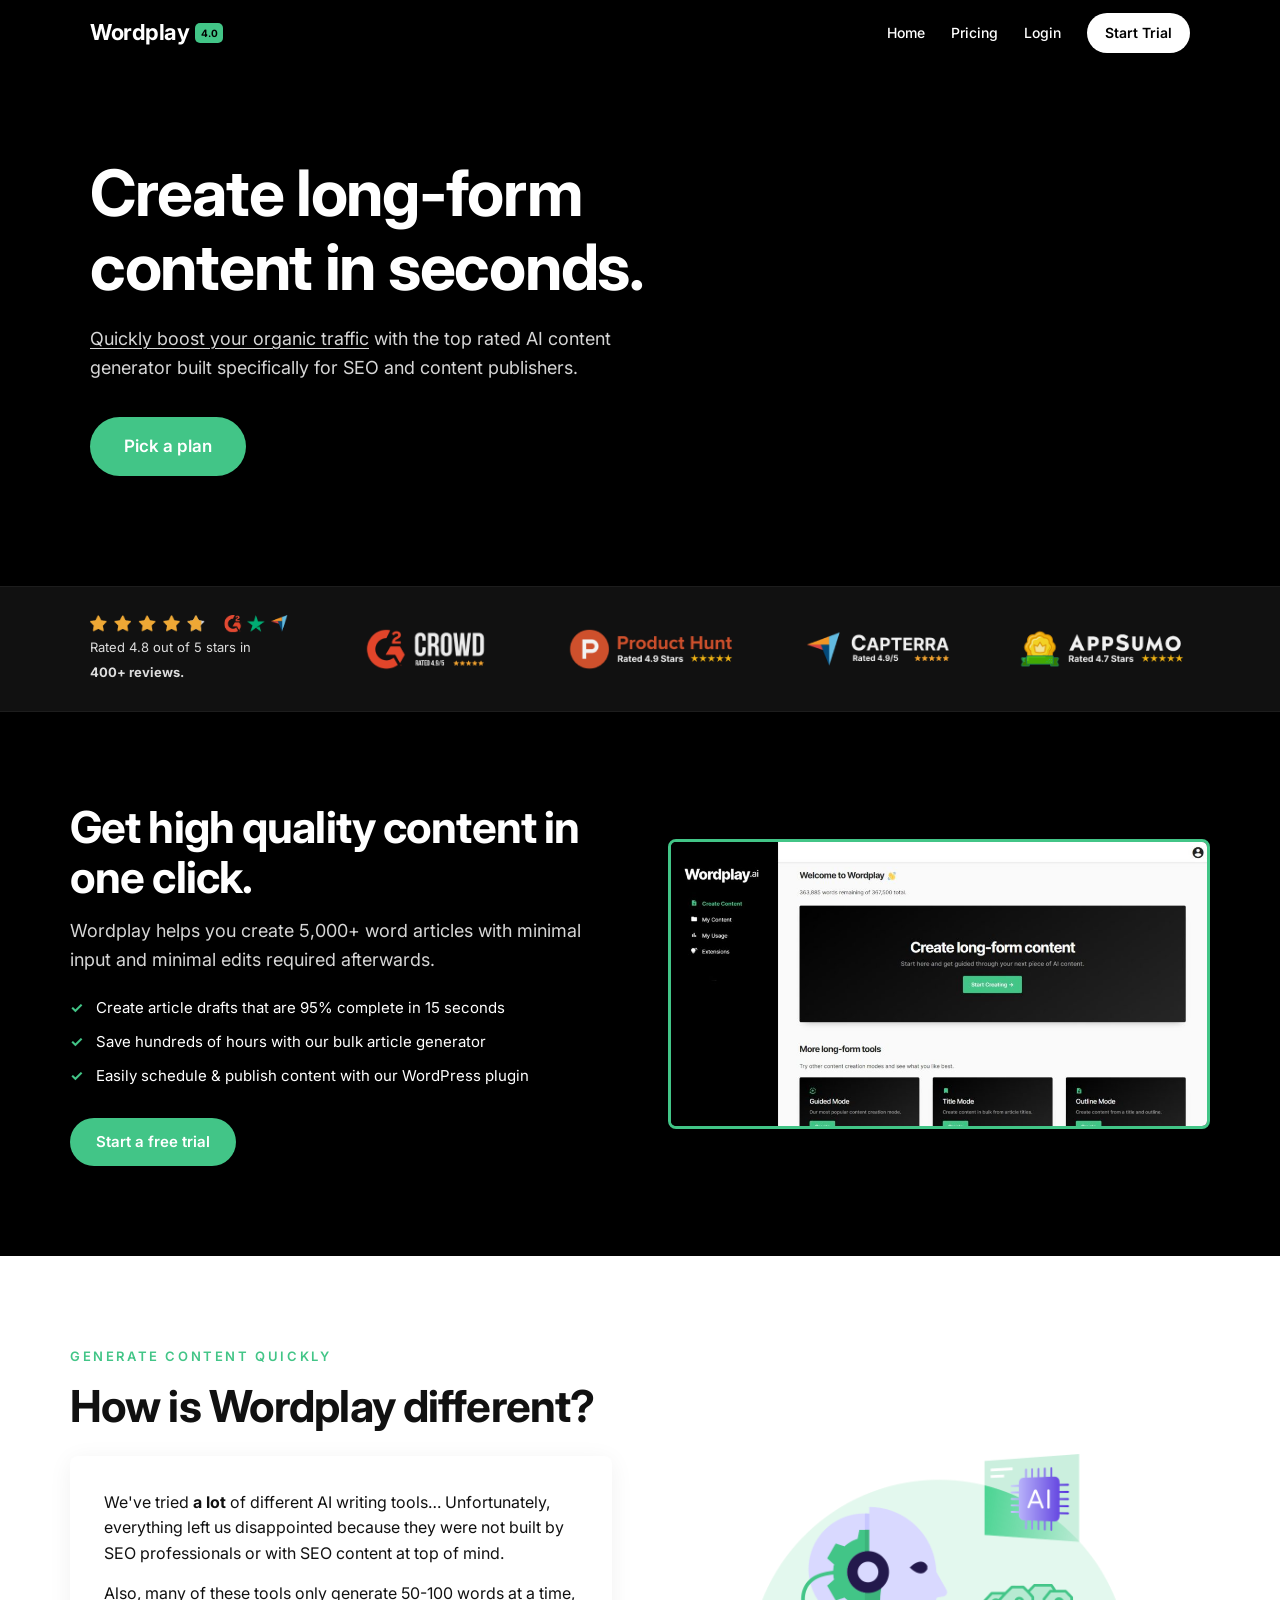
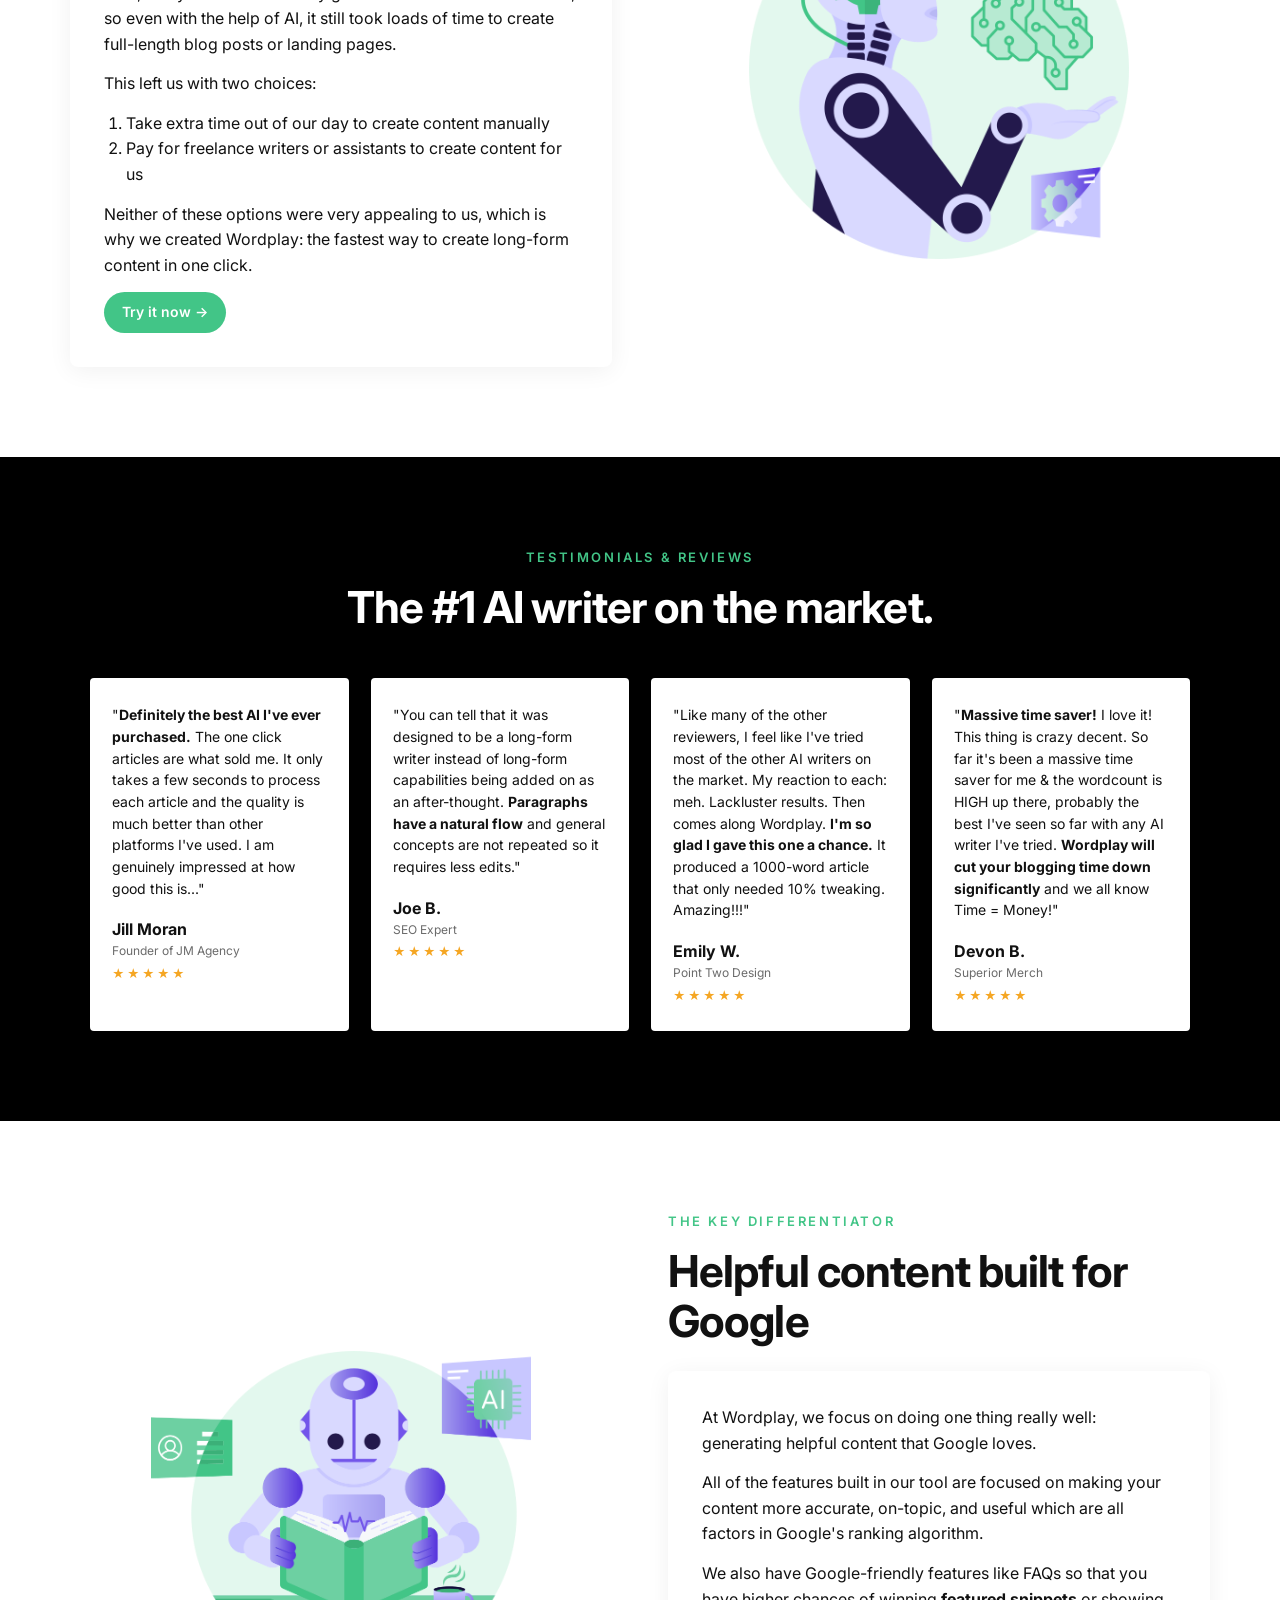
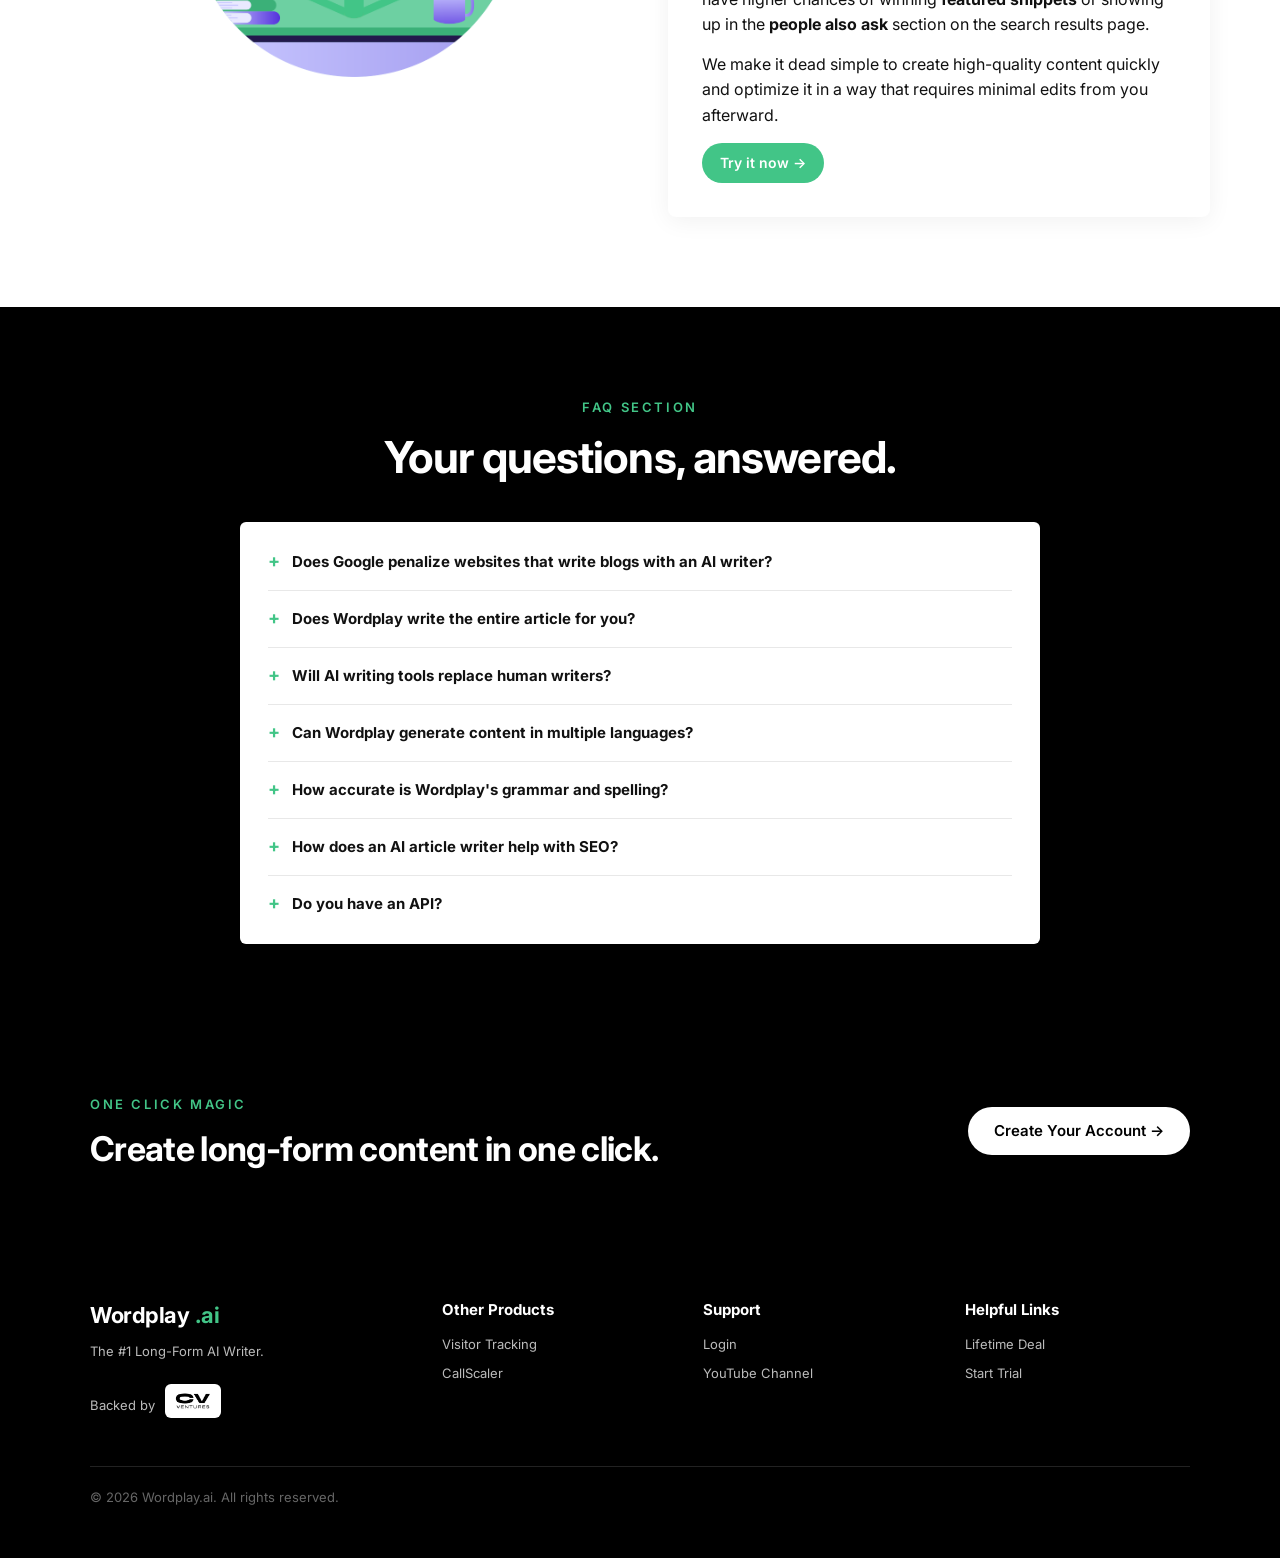
==== index.html @ fe955095 "Rebuild wordplay.ai as a static two-page site (home + pricing) Co-Authored-By: Claude Fable 5.1 <nor" ====
<!doctype html><html lang="en"><head><meta charset="utf-8"><meta name="viewport" content="width=device-width,initial-scale=1"><link rel="icon" href="/img/favicon.png"><link rel="preconnect" href="https://fonts.googleapis.com"><link href="https://fonts.googleapis.com/css2?family=Inter:wght@400;500;600;700&display=swap" rel="stylesheet"><link rel="stylesheet" href="/style.css"><title>AI Article Writer & Bulk Article Generator - Wordplay.ai</title><meta name="description" content="Create 5,000+ word SEO articles in one click with Wordplay, the top rated AI content generator built for SEO and content publishers."></head><body>
<header><div class="wrap"><a class="logo" href="/">Wordplay <span class="tag">4.0</span></a><button class="menu-btn" aria-label="Menu" onclick="document.querySelector(\x27nav\x27).classList.toggle(\x27open\x27)">☰</button><nav><a href="/">Home</a><a href="/pricing/">Pricing</a><a href="https://app.wordplay.ai/">Login</a><a class="btn white sm" href="https://app.wordplay.ai/">Start Trial</a></nav></div></header>
<section class="hero dark"><div class="wrap"><h1>Create long-form content in seconds.</h1><p class="sub"><span class="u">Quickly boost your organic traffic</span> with the top rated AI content generator built specifically for SEO and content publishers.</p><a class="btn lg" href="/pricing/">Pick a plan</a></div></section>
<section class="badges"><div class="wrap"><div class="rating"><img src="/img/stars.png" alt="4.8 out of 5 stars">Rated 4.8 out of 5 stars in <b>400+ reviews.</b></div><img src="/img/g2-rating.png" alt="G2 rating"><img src="/img/producthunt.png" alt="Product Hunt"><img src="/img/capterra-review.png" alt="Capterra"><img src="/img/appsumo.png" alt="AppSumo"></div></section>
<section class="dark"><div class="wrap split"><div><h2>Get high quality content in one click.</h2><p class="sub" style="margin-top:14px">Wordplay helps you create 5,000+ word articles with minimal input and minimal edits required afterwards.</p><ul class="checks"><li>Create article drafts that are 95% complete in 15 seconds</li><li>Save hundreds of hours with our bulk article generator</li><li>Easily schedule & publish content with our WordPress plugin</li></ul><a class="btn" href="https://app.wordplay.ai/">Start a free trial</a></div><div class="shot"><img src="/img/screenshot.jpg" alt="Wordplay app screenshot"></div></div></section>
<section><div class="wrap split"><div><div class="eyebrow">Generate content quickly</div><h2 style="margin-bottom:24px">How is Wordplay different?</h2><div class="card"><p>We've tried <b>a lot</b> of different AI writing tools… Unfortunately, everything left us disappointed because they were not built by SEO professionals or with SEO content at top of mind.</p><p>Also, many of these tools only generate 50-100 words at a time, so even with the help of AI, it still took loads of time to create full-length blog posts or landing pages.</p><p>This left us with two choices:</p><ol><li>Take extra time out of our day to create content manually</li><li>Pay for freelance writers or assistants to create content for us</li></ol><p>Neither of these options were very appealing to us, which is why we created Wordplay: the fastest way to create long-form content in one click.</p><a class="btn sm" href="https://app.wordplay.ai/">Try it now →</a></div></div><div><img src="/img/ai.png" alt="" style="max-width:380px;margin:0 auto"></div></div></section>
<section class="testi dark"><div class="wrap"><div class="eyebrow" style="text-align:center">Testimonials & reviews</div><h2>The #1 AI writer on the market.</h2><div class="tgrid"><div class="tcard">"<b>Definitely the best AI I've ever purchased.</b> The one click articles are what sold me. It only takes a few seconds to process each article and the quality is much better than other platforms I've used. I am genuinely impressed at how good this is..."<div class="who">Jill Moran</div><div class="role">Founder of JM Agency</div><div class="stars">★★★★★</div></div><div class="tcard">"You can tell that it was designed to be a long-form writer instead of long-form capabilities being added on as an after-thought. <b>Paragraphs have a natural flow</b> and general concepts are not repeated so it requires less edits."<div class="who">Joe B.</div><div class="role">SEO Expert</div><div class="stars">★★★★★</div></div><div class="tcard">"Like many of the other reviewers, I feel like I've tried most of the other AI writers on the market. My reaction to each: meh. Lackluster results. Then comes along Wordplay. <b>I'm so glad I gave this one a chance.</b> It produced a 1000-word article that only needed 10% tweaking. Amazing!!!"<div class="who">Emily W.</div><div class="role">Point Two Design</div><div class="stars">★★★★★</div></div><div class="tcard">"<b>Massive time saver!</b> I love it! This thing is crazy decent. So far it's been a massive time saver for me & the wordcount is HIGH up there, probably the best I've seen so far with any AI writer I've tried. <b>Wordplay will cut your blogging time down significantly</b> and we all know Time = Money!"<div class="who">Devon B.</div><div class="role">Superior Merch</div><div class="stars">★★★★★</div></div></div></div></section>
<section><div class="wrap split"><div><img src="/img/real-time-research.png" alt="" style="max-width:380px;margin:0 auto"></div><div><div class="eyebrow">The key differentiator</div><h2 style="margin-bottom:24px">Helpful content built for Google</h2><div class="card"><p>At Wordplay, we focus on doing one thing really well: generating helpful content that Google loves.</p><p>All of the features built in our tool are focused on making your content more accurate, on-topic, and useful which are all factors in Google's ranking algorithm.</p><p>We also have Google-friendly features like FAQs so that you have higher chances of winning <b>featured snippets</b> or showing up in the <b>people also ask</b> section on the search results page.</p><p>We make it dead simple to create high-quality content quickly and optimize it in a way that requires minimal edits from you afterward.</p><a class="btn sm" href="https://app.wordplay.ai/">Try it now →</a></div></div></div></section>
<section class="faq dark"><div class="wrap"><div class="eyebrow">FAQ section</div><h2>Your questions, answered.</h2><div class="acc">
<details><summary>Does Google penalize websites that write blogs with an AI writer?</summary><p>This topic is widely debated and quite inconclusive. From our experience, we have done SEO testing for multiple websites using AI content and actually seen rankings increase. This may be because we were careful to fact-check the content and fix errors before publishing.</p><p>Google looks for content that is well-written, accurate, and relevant to the topic of the page. As long as content written with an AI writer meets those standards, it should not be penalized.</p></details>
<details><summary>Does Wordplay write the entire article for you?</summary><p>Yes, and there are multiple ways to use Wordplay:</p><ul><li><b>Guided Mode:</b> Start with a keyword and we take you through selecting your title, introduction, and subsections. Wordplay then writes the full article.</li><li><b>Title Mode:</b> Give Wordplay a descriptive title and choose how long you want the article (up to ~5,000 words). Works in bulk.</li><li><b>Outline Mode:</b> Give Wordplay your outline and we write the article.</li><li><b>Bulk FAQ Mode:</b> Input a list of questions and get detailed answers for each.</li><li><b>Bulk CSV Mode:</b> Upload a CSV of outlines and create content in bulk.</li><li><b>Topic Mode:</b> Type any topic and get content about it.</li></ul></details>
<details><summary>Will AI writing tools replace human writers?</summary><p>What AI writing tools can do is supercharge human writing. An AI writer gets the ideas from your head onto the page quicker, and helps you brainstorm. If you use that to your advantage, you will be a faster content writer than ever before.</p></details>
<details><summary>Can Wordplay generate content in multiple languages?</summary><p>Yes, Wordplay writes in 20+ languages including English, Dutch, French, German, Spanish, Italian, Portuguese and many more.</p></details>
<details><summary>How accurate is Wordplay's grammar and spelling?</summary><p>Wordplay articles are typically 95-100% grammatically correct. As with any AI tool, you may want to run the content through a plagiarism checker before publishing.</p></details>
<details><summary>How does an AI article writer help with SEO?</summary><p>Wordplay quickly creates titles, outlines, and fresh content focused on the keywords and phrases your audience is searching for, so you can publish more topically relevant content and build authority faster. It works alongside your existing keyword and optimization tools.</p></details>
<details><summary>Do you have an API?</summary><p>Yes. API access is available on Enterprise plans. See the <a class="u" href="/pricing/">pricing page</a> for details.</p></details>
</div></div></section>
<section class="cta dark"><div class="wrap"><div><div class="eyebrow">One click magic</div><h2>Create long-form content in one click.</h2></div><a class="btn white" href="https://app.wordplay.ai/">Create Your Account →</a></div></section>
<footer><div class="wrap"><div class="fgrid"><div><div class="logo" style="color:#fff">Wordplay<span style="color:var(--green)">.ai</span></div><p style="margin-top:8px">The #1 Long-Form AI Writer.</p><div class="backed"><span>Backed by</span><a href="https://cv.ventures" target="_blank" rel="noopener"><img src="/img/cv-ventures.png" alt="CV Ventures"></a></div></div><div><h4>Other Products</h4><a href="https://visitortracking.com" target="_blank" rel="noopener">Visitor Tracking</a><a href="https://callscaler.com" target="_blank" rel="noopener">CallScaler</a></div><div><h4>Support</h4><a href="https://app.wordplay.ai/">Login</a><a href="https://www.youtube.com/channel/UC3fUZ9mgAS3EaUodWmowQnA" target="_blank" rel="noopener">YouTube Channel</a></div><div><h4>Helpful Links</h4><a href="/pricing/">Lifetime Deal</a><a href="https://app.wordplay.ai/">Start Trial</a></div></div><div class="copy">© <span id="y"></span> Wordplay.ai. All rights reserved.</div></div></footer><script>document.getElementById("y").textContent=new Date().getFullYear()</script>
</body></html>
---- style.css ----
:root{--green:#42c587;--green-d:#2fa86e;--black:#000;--ink:#111;--muted:#6b6b6b;--card:#fff;--line:#e8e8e8;--bg-alt:#f8f8f8}
*{box-sizing:border-box;margin:0;padding:0}
html{scroll-behavior:smooth}
body{font-family:Inter,system-ui,-apple-system,"Segoe UI",Roboto,sans-serif;color:var(--ink);background:#fff;line-height:1.6;-webkit-font-smoothing:antialiased}
a{color:inherit;text-decoration:none}
img{max-width:100%;height:auto;display:block}
.wrap{max-width:1140px;margin:0 auto;padding:0 20px}
.dark{background:var(--black);color:#fff}
.gray{background:var(--bg-alt)}
.btn{display:inline-block;background:var(--green);color:#fff;font-weight:600;font-size:15px;padding:12px 26px;border-radius:88px;transition:background .15s,transform .15s;cursor:pointer;border:0;font-family:inherit}
.btn:hover{background:var(--green-d);transform:translateY(-1px)}
.btn.white{background:#fff;color:#000}.btn.white:hover{background:#eee}
.btn.outline{background:transparent;border:2px solid var(--green);color:var(--green)}.btn.outline:hover{background:var(--green);color:#fff}
.btn.sm{padding:9px 18px;font-size:14px}
.btn.lg{padding:16px 34px;font-size:17px}
.eyebrow{color:var(--green);font-size:13px;letter-spacing:.2em;text-transform:uppercase;font-weight:600;margin-bottom:14px}
h1,h2,h3{line-height:1.15;font-weight:700;letter-spacing:-.02em}
h1{font-size:clamp(38px,6vw,64px)}
h2{font-size:clamp(30px,4.5vw,44px)}
h3{font-size:20px}
.sub{font-size:18px;color:#444;max-width:560px}
.dark .sub{color:#d6d6d6}
.u{text-decoration:underline;text-underline-offset:3px}

/* header */
header{background:var(--black);color:#fff;position:sticky;top:0;z-index:50}
header .wrap{display:flex;align-items:center;justify-content:space-between;height:66px}
.logo{font-weight:700;font-size:22px;letter-spacing:-.02em;display:flex;align-items:center;gap:6px}
.logo .tag{background:var(--green);color:#000;font-size:10px;font-weight:700;padding:2px 6px;border-radius:5px}
nav{display:flex;align-items:center;gap:26px;font-size:14px;font-weight:500}
nav a:hover{color:var(--green)}
.menu-btn{display:none;background:none;border:0;color:#fff;font-size:26px;cursor:pointer}
@media(max-width:760px){
  .menu-btn{display:block}
  nav{display:none;position:absolute;top:66px;left:0;right:0;background:#000;flex-direction:column;align-items:flex-start;padding:16px 20px 24px;gap:16px;border-top:1px solid #222}
  nav.open{display:flex}
}

/* hero */
.hero{padding:90px 0 110px}
.hero h1{max-width:640px;margin-bottom:22px}
.hero .sub{margin-bottom:34px}

/* badges */
.badges{background:#111;padding:28px 0;border-top:1px solid #1d1d1d;border-bottom:1px solid #1d1d1d}
.badges .wrap{display:flex;align-items:center;justify-content:space-between;gap:28px;flex-wrap:wrap}
.badges img{height:44px;width:auto;opacity:.95}
.rating{display:flex;flex-direction:column;gap:4px;font-size:13px;color:#ddd;min-width:150px}
.rating img{height:18px;width:auto}

/* two-col */
.split{display:grid;grid-template-columns:1fr 1fr;gap:56px;align-items:center;padding:90px 0}
@media(max-width:800px){.split{grid-template-columns:1fr;gap:36px;padding:64px 0}}
.checks{list-style:none;margin:22px 0 30px;display:grid;gap:10px;font-size:15px}
.checks li{padding-left:26px;position:relative}
.checks li:before{content:"✓";color:var(--green);font-weight:700;position:absolute;left:0}
.shot{border:3px solid var(--green);border-radius:8px;overflow:hidden}

/* card block */
.card{background:var(--card);color:var(--ink);border-radius:8px;padding:34px;box-shadow:0 4px 24px rgba(0,0,0,.06)}
.card p{margin-bottom:14px}
.card ol{margin:0 0 14px 22px}

/* testimonials */
.testi{padding:90px 0}
.testi h2{text-align:center;margin-bottom:46px}
.tgrid{display:grid;grid-template-columns:repeat(4,1fr);gap:22px}
@media(max-width:960px){.tgrid{grid-template-columns:repeat(2,1fr)}}
@media(max-width:560px){.tgrid{grid-template-columns:1fr}}
.tcard{background:#fff;color:#111;padding:26px 22px;border-radius:4px;font-size:14px;line-height:1.55}
.tcard b{font-weight:700}
.tcard .who{margin-top:18px;font-weight:700;font-size:16px}
.tcard .role{color:var(--muted);font-size:12px}
.tcard .stars{color:#f5a623;font-size:12px;letter-spacing:2px;margin-top:4px}

/* faq */
.faq{padding:90px 0}
.faq h2{text-align:center;margin-bottom:40px}
.faq .eyebrow{text-align:center}
.acc{max-width:800px;margin:0 auto;background:#fff;color:#111;border-radius:6px;padding:12px 28px}
details{border-bottom:1px solid var(--line);padding:16px 0}
details:last-child{border-bottom:0}
summary{cursor:pointer;font-weight:700;font-size:15px;list-style:none;display:flex;gap:12px;align-items:flex-start}
summary::-webkit-details-marker{display:none}
summary:before{content:"+";color:var(--green);font-weight:700;font-size:18px;line-height:1.2}
details[open] summary:before{content:"–"}
details p,details ul{margin:12px 0 0 30px;font-size:14px;color:#333}
details ul{padding-left:18px}

/* cta band */
.cta{padding:60px 0}
.cta .wrap{display:flex;align-items:center;justify-content:space-between;gap:24px;flex-wrap:wrap}
.cta h2{font-size:clamp(24px,3.5vw,34px)}

/* footer */
footer{background:var(--black);color:#bbb;padding:70px 0 50px;font-size:13px}
.fgrid{display:grid;grid-template-columns:1.4fr 1fr 1fr 1fr;gap:36px}
@media(max-width:760px){.fgrid{grid-template-columns:1fr 1fr}}
.fgrid h4{color:#fff;font-size:15px;margin-bottom:12px}
.fgrid a{display:block;margin-bottom:8px}
.fgrid a:hover{color:var(--green)}
.backed{margin-top:22px;display:flex;align-items:center;gap:10px}
.backed img{height:34px;width:auto;background:#fff;border-radius:6px;padding:4px}
.copy{margin-top:40px;border-top:1px solid #222;padding-top:20px;color:#666}

/* pricing */
.phero{padding:70px 0 80px;text-align:center}
.phero h1{font-size:clamp(32px,5vw,52px);margin:0 auto 14px}
.phero .sub{margin:0 auto 28px}
.phero .note{color:#aaa;font-size:13px;margin-top:18px}
.offer{margin:-40px auto 0;max-width:1000px;background:#000;color:#fff;border-radius:8px;padding:40px;display:grid;grid-template-columns:1.2fr 1fr;gap:34px;align-items:center;position:relative;z-index:2}
@media(max-width:800px){.offer{grid-template-columns:1fr;padding:28px}}
.offer p{color:#ddd;font-size:15px;margin-top:12px}
.pill{border:2px solid;border-radius:6px;padding:14px 18px;margin-bottom:12px;font-size:14px}
.pill.red{border-color:#e5484d}.pill.red b{color:#e5484d}
.pill.green{border-color:var(--green)}.pill.green b{color:var(--green)}
.pill span{display:block;color:#bbb;font-size:13px}
.plans{padding:70px 0 60px;text-align:center}
.plans h2{margin-bottom:10px}
.perks{display:flex;justify-content:center;gap:26px;flex-wrap:wrap;font-size:14px;color:#444;margin-bottom:44px}
.perks span:before{content:"✓ ";color:var(--green);font-weight:700}
.pgrid{display:grid;grid-template-columns:repeat(4,1fr);gap:18px;text-align:left}
@media(max-width:960px){.pgrid{grid-template-columns:repeat(2,1fr)}}
@media(max-width:520px){.pgrid{grid-template-columns:1fr}}
.plan{background:#fff;border:1px solid var(--line);border-radius:8px;padding:28px 22px;position:relative;display:flex;flex-direction:column}
.plan.rec{border:2px solid var(--green)}
.plan .badge{position:absolute;top:-13px;left:50%;transform:translateX(-50%);background:var(--green);color:#fff;font-size:11px;font-weight:700;padding:4px 12px;border-radius:20px;white-space:nowrap}
.plan .name{color:var(--green);font-size:12px;letter-spacing:.18em;text-transform:uppercase;font-weight:700}
.plan .price{font-size:44px;font-weight:700;letter-spacing:-.03em;margin:6px 0 2px}
.plan .price sup{font-size:18px;vertical-align:top;top:10px;position:relative}
.plan .once{font-size:12px;color:#666;margin-bottom:18px}
.plan ul{list-style:none;font-size:14px;margin-bottom:22px;display:grid;gap:8px}
.plan li:before{content:"✓ ";color:var(--green);font-weight:700}
.plan li em{color:var(--green);font-style:normal}
.plan .btn{margin-top:auto;text-align:center;width:100%}
.plan .fine{text-align:center;font-size:11px;color:#777;margin-top:8px}
.trio{display:grid;grid-template-columns:repeat(3,1fr);gap:24px;margin:60px auto 40px;max-width:800px}
@media(max-width:600px){.trio{grid-template-columns:1fr}}
.trio img{height:56px;width:auto;margin:0 auto 12px}
.trio b{display:block;font-size:15px}
.trio span{font-size:12px;color:#666}
.or{color:#999;font-size:13px;margin:22px 0 18px}
.ent{background:#fff;border:1px solid var(--line);border-radius:8px;max-width:900px;margin:0 auto;padding:44px 30px;text-align:center}
.ent h2{font-size:clamp(24px,3.5vw,34px);margin-bottom:16px}
.ent .perks{margin-bottom:26px}
.quotes{display:grid;grid-template-columns:repeat(3,1fr);gap:24px;max-width:1000px;margin:50px auto 0;text-align:center;font-size:14px;color:#333}
@media(max-width:700px){.quotes{grid-template-columns:1fr}}
.quotes .stars{color:#f5a623;letter-spacing:2px;margin-bottom:6px}
.features{padding:80px 0}
.features h2{text-align:center}
.features .sub{text-align:center;margin:8px auto 40px}
.flist{max-width:760px;margin:0 auto;background:#fff;border:1px solid var(--line);border-radius:8px;overflow:hidden}
.flist .fh{padding:16px;text-align:center;font-weight:700;border-bottom:1px solid var(--line)}
.flist .f{display:flex;gap:14px;padding:16px 22px;border-bottom:1px solid var(--line);font-size:14px}
.flist .f:last-child{border-bottom:0}
.flist .f:before{content:"✓";color:#fff;background:var(--green);border-radius:50%;width:20px;height:20px;display:inline-flex;align-items:center;justify-content:center;font-size:12px;flex:none;margin-top:2px}
.flist b{display:block}
.flist span{color:#666;font-size:13px}
.strategy{max-width:760px;margin:50px auto 0;background:#fff;border:1px solid var(--line);border-radius:8px;padding:30px;font-size:15px}
.strategy .who{font-weight:700}.strategy .role{color:#666;font-size:13px;margin-bottom:14px}
.strategy ol{margin:10px 0 10px 20px}
.center{text-align:center}
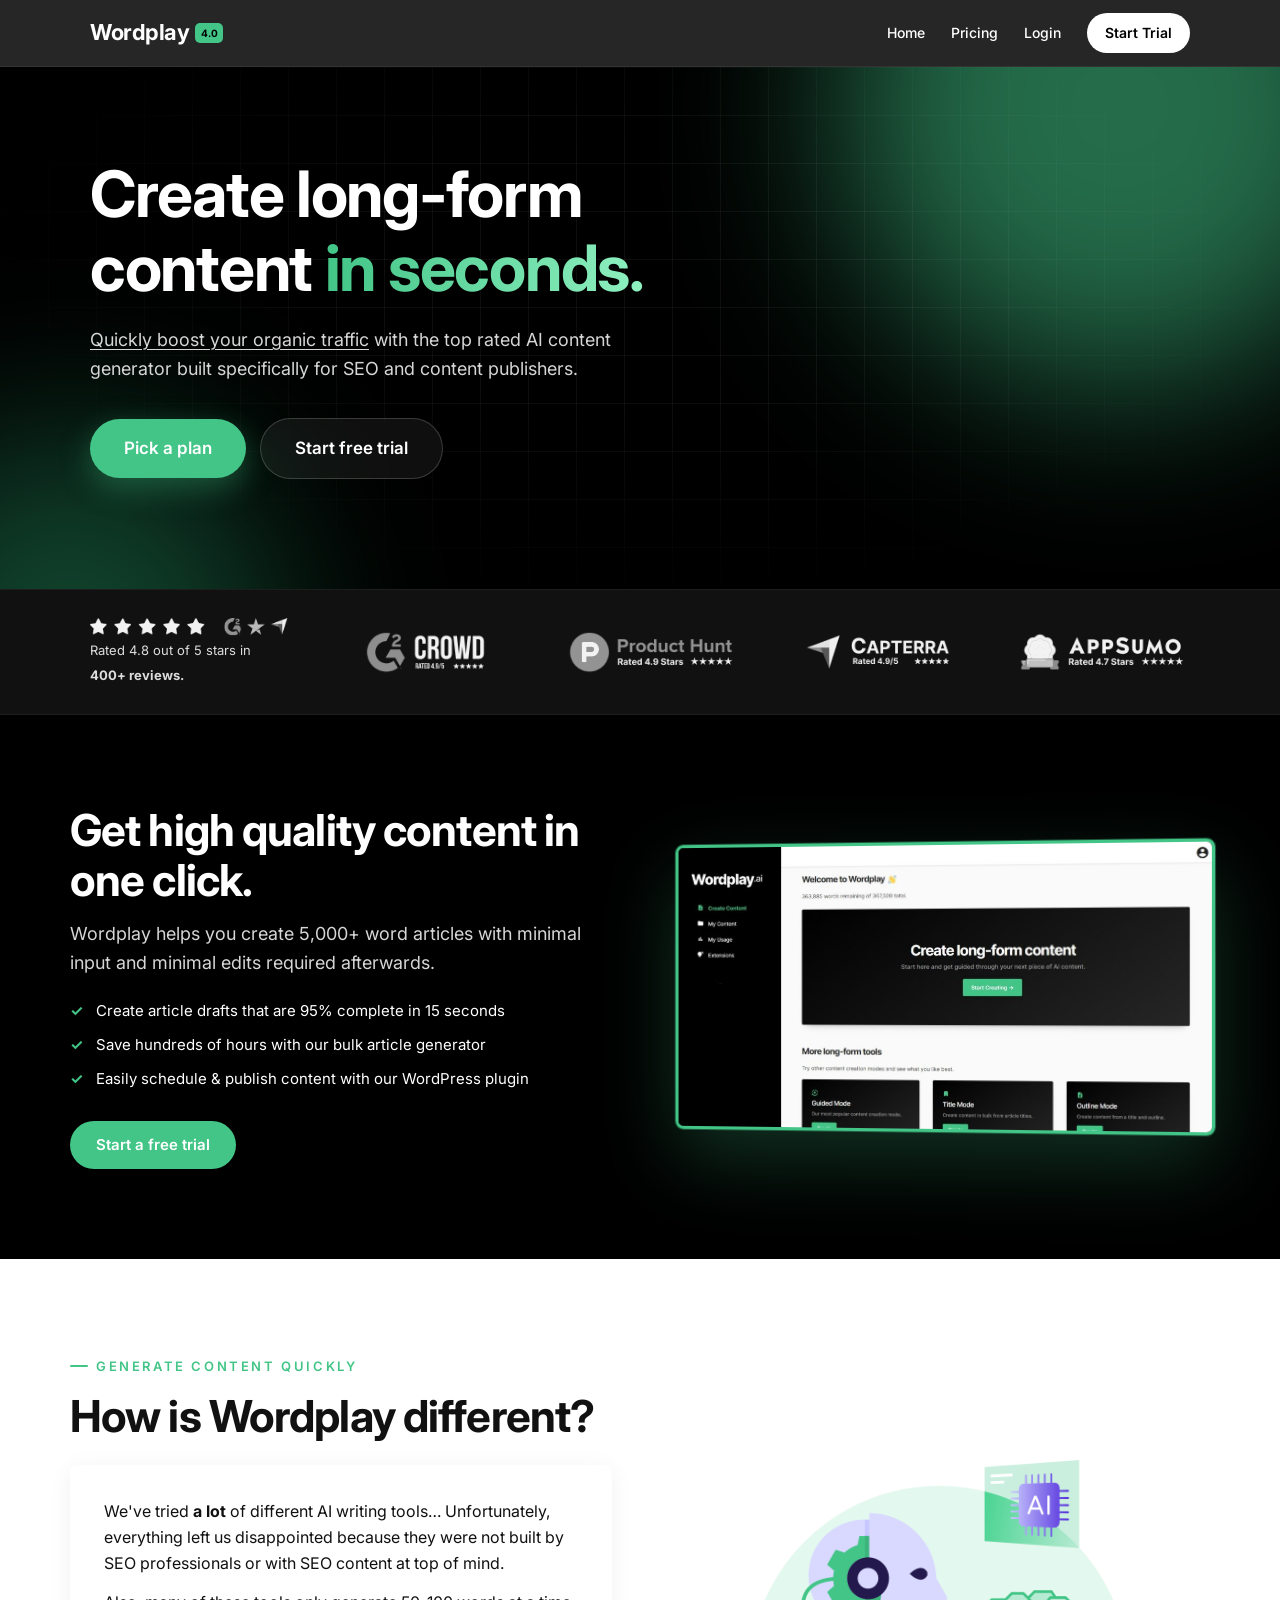
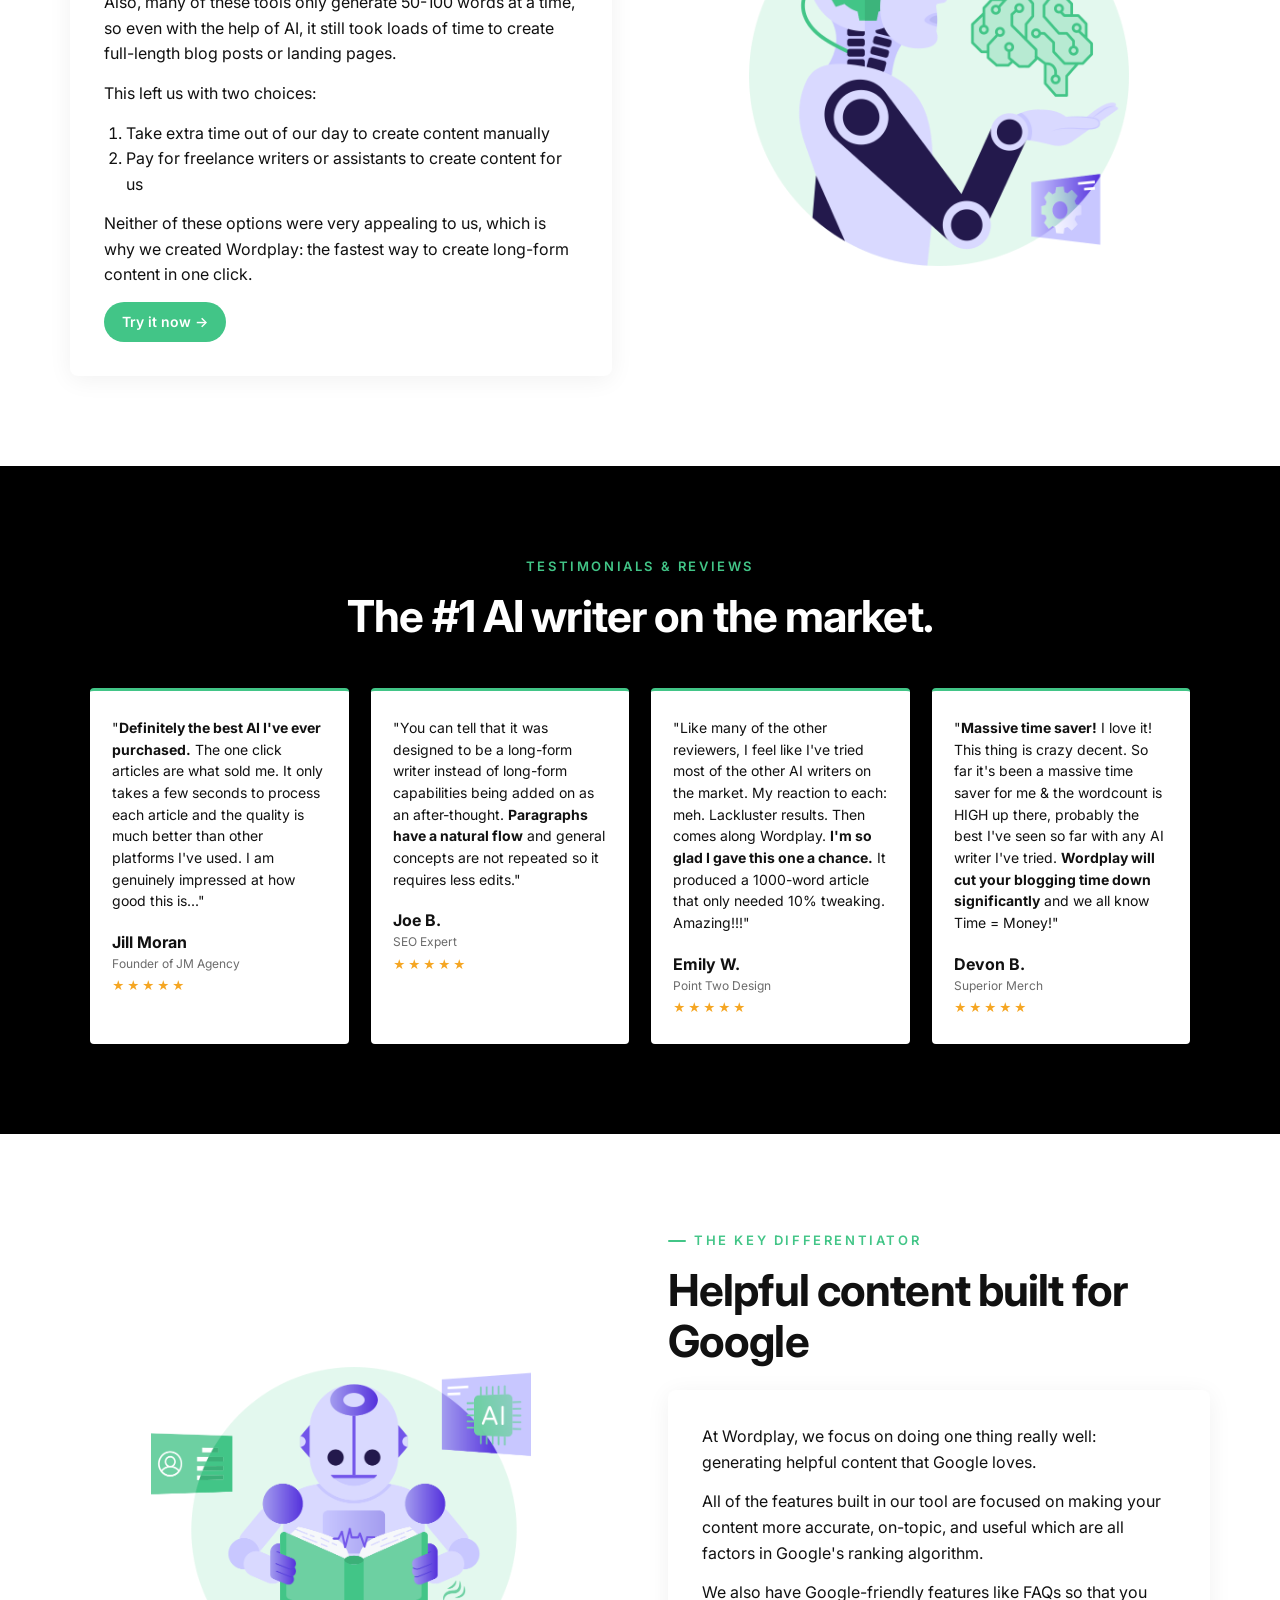
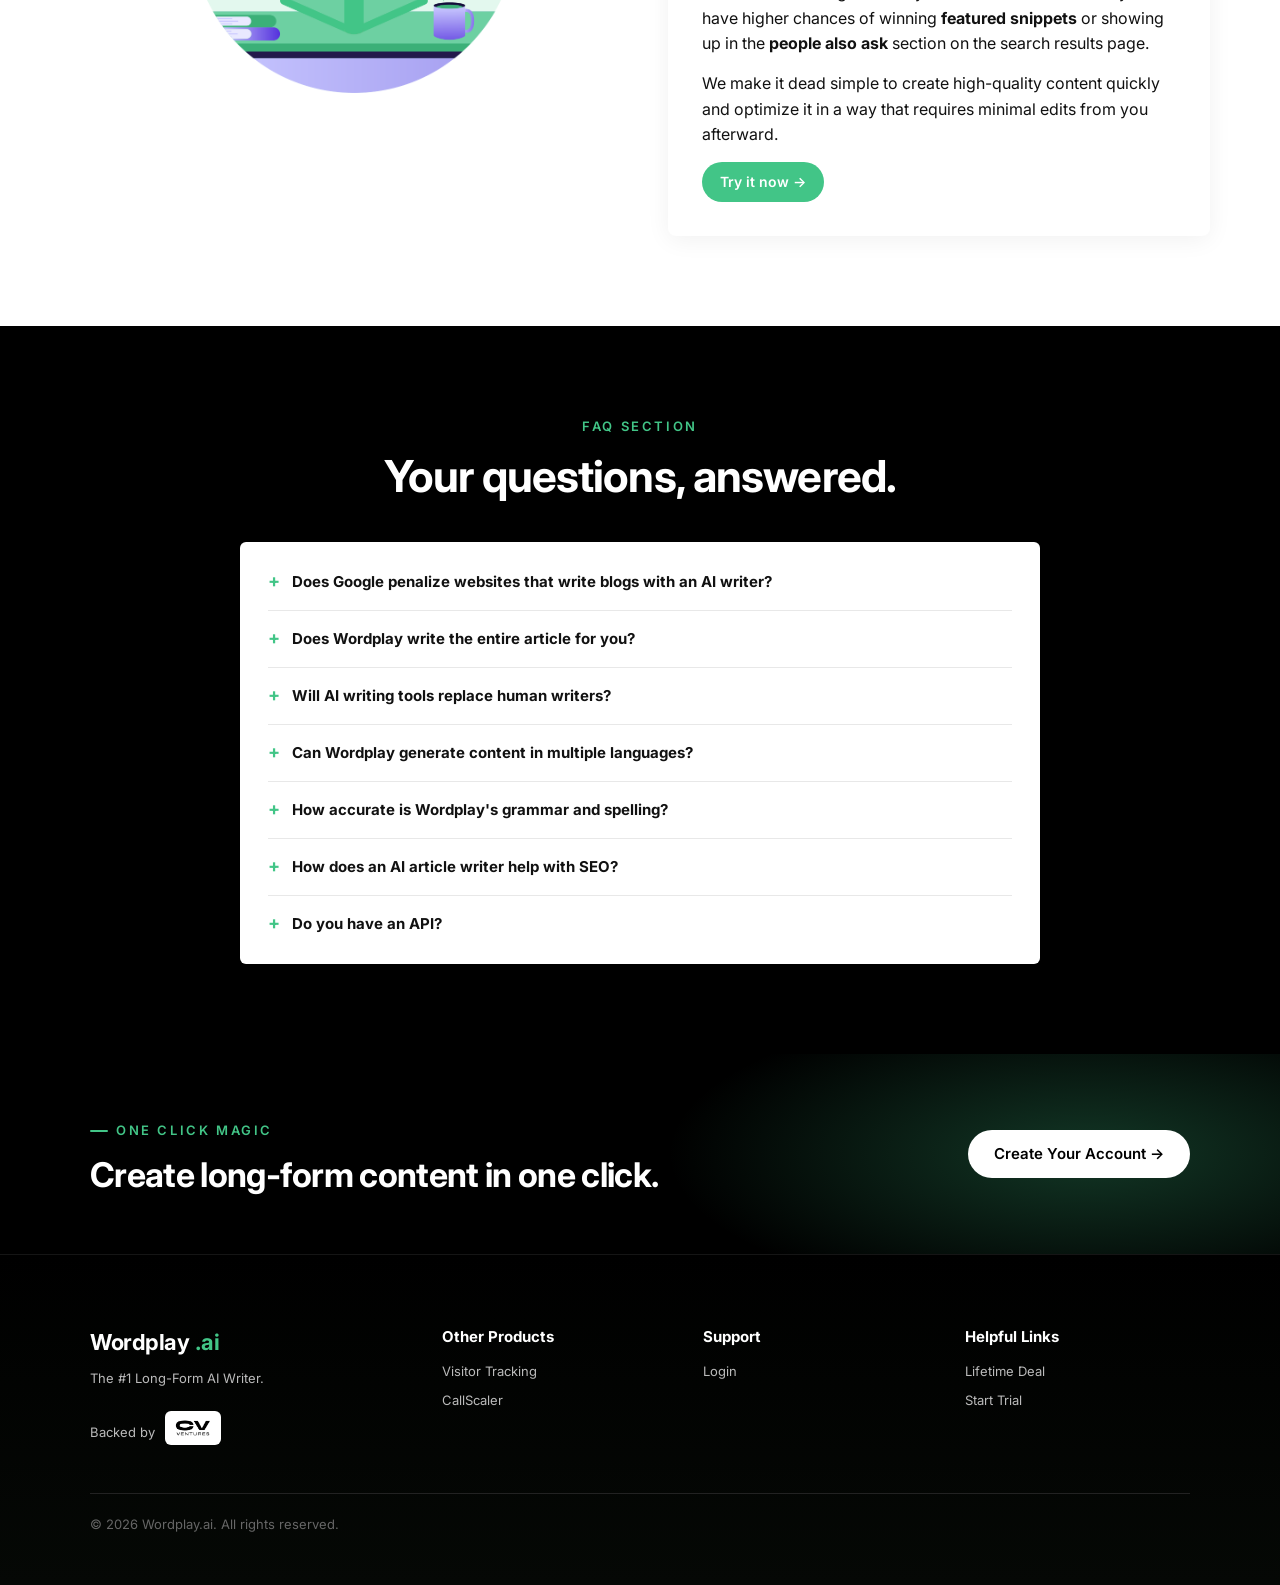
==== commit c60e2351: "Design polish, Claim button opens ThriveCart trial, drop YouTube link Co-Authored-By: Claude Fable 5" ====
--- a/index.html
+++ b/index.html
@@ -1,12 +1,12 @@
 <!doctype html><html lang="en"><head><meta charset="utf-8"><meta name="viewport" content="width=device-width,initial-scale=1"><link rel="icon" href="/img/favicon.png"><link rel="preconnect" href="https://fonts.googleapis.com"><link href="https://fonts.googleapis.com/css2?family=Inter:wght@400;500;600;700&display=swap" rel="stylesheet"><link rel="stylesheet" href="/style.css"><title>AI Article Writer & Bulk Article Generator - Wordplay.ai</title><meta name="description" content="Create 5,000+ word SEO articles in one click with Wordplay, the top rated AI content generator built for SEO and content publishers."></head><body>
 <header><div class="wrap"><a class="logo" href="/">Wordplay <span class="tag">4.0</span></a><button class="menu-btn" aria-label="Menu" onclick="document.querySelector(\x27nav\x27).classList.toggle(\x27open\x27)">☰</button><nav><a href="/">Home</a><a href="/pricing/">Pricing</a><a href="https://app.wordplay.ai/">Login</a><a class="btn white sm" href="https://app.wordplay.ai/">Start Trial</a></nav></div></header>
-<section class="hero dark"><div class="wrap"><h1>Create long-form content in seconds.</h1><p class="sub"><span class="u">Quickly boost your organic traffic</span> with the top rated AI content generator built specifically for SEO and content publishers.</p><a class="btn lg" href="/pricing/">Pick a plan</a></div></section>
-<section class="badges"><div class="wrap"><div class="rating"><img src="/img/stars.png" alt="4.8 out of 5 stars">Rated 4.8 out of 5 stars in <b>400+ reviews.</b></div><img src="/img/g2-rating.png" alt="G2 rating"><img src="/img/producthunt.png" alt="Product Hunt"><img src="/img/capterra-review.png" alt="Capterra"><img src="/img/appsumo.png" alt="AppSumo"></div></section>
-<section class="dark"><div class="wrap split"><div><h2>Get high quality content in one click.</h2><p class="sub" style="margin-top:14px">Wordplay helps you create 5,000+ word articles with minimal input and minimal edits required afterwards.</p><ul class="checks"><li>Create article drafts that are 95% complete in 15 seconds</li><li>Save hundreds of hours with our bulk article generator</li><li>Easily schedule & publish content with our WordPress plugin</li></ul><a class="btn" href="https://app.wordplay.ai/">Start a free trial</a></div><div class="shot"><img src="/img/screenshot.jpg" alt="Wordplay app screenshot"></div></div></section>
-<section><div class="wrap split"><div><div class="eyebrow">Generate content quickly</div><h2 style="margin-bottom:24px">How is Wordplay different?</h2><div class="card"><p>We've tried <b>a lot</b> of different AI writing tools… Unfortunately, everything left us disappointed because they were not built by SEO professionals or with SEO content at top of mind.</p><p>Also, many of these tools only generate 50-100 words at a time, so even with the help of AI, it still took loads of time to create full-length blog posts or landing pages.</p><p>This left us with two choices:</p><ol><li>Take extra time out of our day to create content manually</li><li>Pay for freelance writers or assistants to create content for us</li></ol><p>Neither of these options were very appealing to us, which is why we created Wordplay: the fastest way to create long-form content in one click.</p><a class="btn sm" href="https://app.wordplay.ai/">Try it now →</a></div></div><div><img src="/img/ai.png" alt="" style="max-width:380px;margin:0 auto"></div></div></section>
-<section class="testi dark"><div class="wrap"><div class="eyebrow" style="text-align:center">Testimonials & reviews</div><h2>The #1 AI writer on the market.</h2><div class="tgrid"><div class="tcard">"<b>Definitely the best AI I've ever purchased.</b> The one click articles are what sold me. It only takes a few seconds to process each article and the quality is much better than other platforms I've used. I am genuinely impressed at how good this is..."<div class="who">Jill Moran</div><div class="role">Founder of JM Agency</div><div class="stars">★★★★★</div></div><div class="tcard">"You can tell that it was designed to be a long-form writer instead of long-form capabilities being added on as an after-thought. <b>Paragraphs have a natural flow</b> and general concepts are not repeated so it requires less edits."<div class="who">Joe B.</div><div class="role">SEO Expert</div><div class="stars">★★★★★</div></div><div class="tcard">"Like many of the other reviewers, I feel like I've tried most of the other AI writers on the market. My reaction to each: meh. Lackluster results. Then comes along Wordplay. <b>I'm so glad I gave this one a chance.</b> It produced a 1000-word article that only needed 10% tweaking. Amazing!!!"<div class="who">Emily W.</div><div class="role">Point Two Design</div><div class="stars">★★★★★</div></div><div class="tcard">"<b>Massive time saver!</b> I love it! This thing is crazy decent. So far it's been a massive time saver for me & the wordcount is HIGH up there, probably the best I've seen so far with any AI writer I've tried. <b>Wordplay will cut your blogging time down significantly</b> and we all know Time = Money!"<div class="who">Devon B.</div><div class="role">Superior Merch</div><div class="stars">★★★★★</div></div></div></div></section>
-<section><div class="wrap split"><div><img src="/img/real-time-research.png" alt="" style="max-width:380px;margin:0 auto"></div><div><div class="eyebrow">The key differentiator</div><h2 style="margin-bottom:24px">Helpful content built for Google</h2><div class="card"><p>At Wordplay, we focus on doing one thing really well: generating helpful content that Google loves.</p><p>All of the features built in our tool are focused on making your content more accurate, on-topic, and useful which are all factors in Google's ranking algorithm.</p><p>We also have Google-friendly features like FAQs so that you have higher chances of winning <b>featured snippets</b> or showing up in the <b>people also ask</b> section on the search results page.</p><p>We make it dead simple to create high-quality content quickly and optimize it in a way that requires minimal edits from you afterward.</p><a class="btn sm" href="https://app.wordplay.ai/">Try it now →</a></div></div></div></section>
-<section class="faq dark"><div class="wrap"><div class="eyebrow">FAQ section</div><h2>Your questions, answered.</h2><div class="acc">
+<section class="hero dark"><div class="glow g1"></div><div class="glow g2"></div><div class="grid-bg"></div><div class="wrap"><h1>Create long-form content <span class="grad">in seconds.</span></h1><p class="sub"><span class="u">Quickly boost your organic traffic</span> with the top rated AI content generator built specifically for SEO and content publishers.</p><a class="btn lg pulse" href="/pricing/">Pick a plan</a> <a class="btn lg ghost" href="https://app.wordplay.ai/">Start free trial</a></div></section>
+<section class="badges reveal"><div class="wrap"><div class="rating"><img src="/img/stars.png" alt="4.8 out of 5 stars">Rated 4.8 out of 5 stars in <b>400+ reviews.</b></div><img src="/img/g2-rating.png" alt="G2 rating"><img src="/img/producthunt.png" alt="Product Hunt"><img src="/img/capterra-review.png" alt="Capterra"><img src="/img/appsumo.png" alt="AppSumo"></div></section>
+<section class="reveal dark"><div class="wrap split"><div><h2>Get high quality content in one click.</h2><p class="sub" style="margin-top:14px">Wordplay helps you create 5,000+ word articles with minimal input and minimal edits required afterwards.</p><ul class="checks"><li>Create article drafts that are 95% complete in 15 seconds</li><li>Save hundreds of hours with our bulk article generator</li><li>Easily schedule & publish content with our WordPress plugin</li></ul><a class="btn" href="https://app.wordplay.ai/">Start a free trial</a></div><div class="shot"><img src="/img/screenshot.jpg" alt="Wordplay app screenshot"></div></div></section>
+<section class="reveal"><div class="wrap split"><div><div class="eyebrow">Generate content quickly</div><h2 style="margin-bottom:24px">How is Wordplay different?</h2><div class="card"><p>We've tried <b>a lot</b> of different AI writing tools… Unfortunately, everything left us disappointed because they were not built by SEO professionals or with SEO content at top of mind.</p><p>Also, many of these tools only generate 50-100 words at a time, so even with the help of AI, it still took loads of time to create full-length blog posts or landing pages.</p><p>This left us with two choices:</p><ol><li>Take extra time out of our day to create content manually</li><li>Pay for freelance writers or assistants to create content for us</li></ol><p>Neither of these options were very appealing to us, which is why we created Wordplay: the fastest way to create long-form content in one click.</p><a class="btn sm" href="https://app.wordplay.ai/">Try it now →</a></div></div><div><img src="/img/ai.png" alt="" style="max-width:380px;margin:0 auto"></div></div></section>
+<section class="reveal testi dark"><div class="wrap"><div class="eyebrow" style="text-align:center">Testimonials & reviews</div><h2>The #1 AI writer on the market.</h2><div class="tgrid"><div class="tcard">"<b>Definitely the best AI I've ever purchased.</b> The one click articles are what sold me. It only takes a few seconds to process each article and the quality is much better than other platforms I've used. I am genuinely impressed at how good this is..."<div class="who">Jill Moran</div><div class="role">Founder of JM Agency</div><div class="stars">★★★★★</div></div><div class="tcard">"You can tell that it was designed to be a long-form writer instead of long-form capabilities being added on as an after-thought. <b>Paragraphs have a natural flow</b> and general concepts are not repeated so it requires less edits."<div class="who">Joe B.</div><div class="role">SEO Expert</div><div class="stars">★★★★★</div></div><div class="tcard">"Like many of the other reviewers, I feel like I've tried most of the other AI writers on the market. My reaction to each: meh. Lackluster results. Then comes along Wordplay. <b>I'm so glad I gave this one a chance.</b> It produced a 1000-word article that only needed 10% tweaking. Amazing!!!"<div class="who">Emily W.</div><div class="role">Point Two Design</div><div class="stars">★★★★★</div></div><div class="tcard">"<b>Massive time saver!</b> I love it! This thing is crazy decent. So far it's been a massive time saver for me & the wordcount is HIGH up there, probably the best I've seen so far with any AI writer I've tried. <b>Wordplay will cut your blogging time down significantly</b> and we all know Time = Money!"<div class="who">Devon B.</div><div class="role">Superior Merch</div><div class="stars">★★★★★</div></div></div></div></section>
+<section class="reveal"><div class="wrap split"><div><img src="/img/real-time-research.png" alt="" style="max-width:380px;margin:0 auto"></div><div><div class="eyebrow">The key differentiator</div><h2 style="margin-bottom:24px">Helpful content built for Google</h2><div class="card"><p>At Wordplay, we focus on doing one thing really well: generating helpful content that Google loves.</p><p>All of the features built in our tool are focused on making your content more accurate, on-topic, and useful which are all factors in Google's ranking algorithm.</p><p>We also have Google-friendly features like FAQs so that you have higher chances of winning <b>featured snippets</b> or showing up in the <b>people also ask</b> section on the search results page.</p><p>We make it dead simple to create high-quality content quickly and optimize it in a way that requires minimal edits from you afterward.</p><a class="btn sm" href="https://app.wordplay.ai/">Try it now →</a></div></div></div></section>
+<section class="reveal faq dark"><div class="wrap"><div class="eyebrow">FAQ section</div><h2>Your questions, answered.</h2><div class="acc">
 <details><summary>Does Google penalize websites that write blogs with an AI writer?</summary><p>This topic is widely debated and quite inconclusive. From our experience, we have done SEO testing for multiple websites using AI content and actually seen rankings increase. This may be because we were careful to fact-check the content and fix errors before publishing.</p><p>Google looks for content that is well-written, accurate, and relevant to the topic of the page. As long as content written with an AI writer meets those standards, it should not be penalized.</p></details>
 <details><summary>Does Wordplay write the entire article for you?</summary><p>Yes, and there are multiple ways to use Wordplay:</p><ul><li><b>Guided Mode:</b> Start with a keyword and we take you through selecting your title, introduction, and subsections. Wordplay then writes the full article.</li><li><b>Title Mode:</b> Give Wordplay a descriptive title and choose how long you want the article (up to ~5,000 words). Works in bulk.</li><li><b>Outline Mode:</b> Give Wordplay your outline and we write the article.</li><li><b>Bulk FAQ Mode:</b> Input a list of questions and get detailed answers for each.</li><li><b>Bulk CSV Mode:</b> Upload a CSV of outlines and create content in bulk.</li><li><b>Topic Mode:</b> Type any topic and get content about it.</li></ul></details>
 <details><summary>Will AI writing tools replace human writers?</summary><p>What AI writing tools can do is supercharge human writing. An AI writer gets the ideas from your head onto the page quicker, and helps you brainstorm. If you use that to your advantage, you will be a faster content writer than ever before.</p></details>
@@ -15,6 +15,6 @@
 <details><summary>How does an AI article writer help with SEO?</summary><p>Wordplay quickly creates titles, outlines, and fresh content focused on the keywords and phrases your audience is searching for, so you can publish more topically relevant content and build authority faster. It works alongside your existing keyword and optimization tools.</p></details>
 <details><summary>Do you have an API?</summary><p>Yes. API access is available on Enterprise plans. See the <a class="u" href="/pricing/">pricing page</a> for details.</p></details>
 </div></div></section>
-<section class="cta dark"><div class="wrap"><div><div class="eyebrow">One click magic</div><h2>Create long-form content in one click.</h2></div><a class="btn white" href="https://app.wordplay.ai/">Create Your Account →</a></div></section>
-<footer><div class="wrap"><div class="fgrid"><div><div class="logo" style="color:#fff">Wordplay<span style="color:var(--green)">.ai</span></div><p style="margin-top:8px">The #1 Long-Form AI Writer.</p><div class="backed"><span>Backed by</span><a href="https://cv.ventures" target="_blank" rel="noopener"><img src="/img/cv-ventures.png" alt="CV Ventures"></a></div></div><div><h4>Other Products</h4><a href="https://visitortracking.com" target="_blank" rel="noopener">Visitor Tracking</a><a href="https://callscaler.com" target="_blank" rel="noopener">CallScaler</a></div><div><h4>Support</h4><a href="https://app.wordplay.ai/">Login</a><a href="https://www.youtube.com/channel/UC3fUZ9mgAS3EaUodWmowQnA" target="_blank" rel="noopener">YouTube Channel</a></div><div><h4>Helpful Links</h4><a href="/pricing/">Lifetime Deal</a><a href="https://app.wordplay.ai/">Start Trial</a></div></div><div class="copy">© <span id="y"></span> Wordplay.ai. All rights reserved.</div></div></footer><script>document.getElementById("y").textContent=new Date().getFullYear()</script>
-</body></html>
+<section class="reveal cta dark"><div class="wrap"><div><div class="eyebrow">One click magic</div><h2>Create long-form content in one click.</h2></div><a class="btn white" href="https://app.wordplay.ai/">Create Your Account →</a></div></section>
+<footer><div class="wrap"><div class="fgrid"><div><div class="logo" style="color:#fff">Wordplay<span style="color:var(--green)">.ai</span></div><p style="margin-top:8px">The #1 Long-Form AI Writer.</p><div class="backed"><span>Backed by</span><a href="https://cv.ventures" target="_blank" rel="noopener"><img src="/img/cv-ventures.png" alt="CV Ventures"></a></div></div><div><h4>Other Products</h4><a href="https://visitortracking.com" target="_blank" rel="noopener">Visitor Tracking</a><a href="https://callscaler.com" target="_blank" rel="noopener">CallScaler</a></div><div><h4>Support</h4><a href="https://app.wordplay.ai/">Login</a></div><div><h4>Helpful Links</h4><a href="/pricing/">Lifetime Deal</a><a href="https://app.wordplay.ai/">Start Trial</a></div></div><div class="copy">© <span id="y"></span> Wordplay.ai. All rights reserved.</div></div></footer><script>document.getElementById("y").textContent=new Date().getFullYear()</script>
+<script>const io=new IntersectionObserver(es=>es.forEach(e=>{if(e.isIntersecting){e.target.classList.add("in");io.unobserve(e.target)}}),{threshold:.08});document.querySelectorAll(".reveal").forEach(el=>io.observe(el));setTimeout(()=>document.querySelectorAll(".reveal").forEach(e=>e.classList.add("in")),2500);</script></body></html>
--- a/style.css
+++ b/style.css
@@ -160,3 +160,56 @@
 .strategy .who{font-weight:700}.strategy .role{color:#666;font-size:13px;margin-bottom:14px}
 .strategy ol{margin:10px 0 10px 20px}
 .center{text-align:center}
+
+/* ===== pizazz ===== */
+.hero,.phero{position:relative;overflow:hidden;isolation:isolate}
+.hero .wrap,.phero .wrap{position:relative;z-index:2}
+.glow{position:absolute;border-radius:50%;filter:blur(90px);pointer-events:none;z-index:0;opacity:.55}
+.g1{width:560px;height:560px;background:#42c587;top:-240px;right:-120px;animation:drift 14s ease-in-out infinite alternate}
+.g2{width:420px;height:420px;background:#1f7a52;bottom:-260px;left:-140px;animation:drift 18s ease-in-out infinite alternate-reverse}
+@keyframes drift{from{transform:translate(0,0) scale(1)}to{transform:translate(40px,30px) scale(1.12)}}
+.grid-bg{position:absolute;inset:0;z-index:0;background-image:linear-gradient(rgba(255,255,255,.05) 1px,transparent 1px),linear-gradient(90deg,rgba(255,255,255,.05) 1px,transparent 1px);background-size:48px 48px;-webkit-mask-image:radial-gradient(ellipse at 50% 40%,#000 30%,transparent 75%);mask-image:radial-gradient(ellipse at 50% 40%,#000 30%,transparent 75%)}
+.grad{background:linear-gradient(92deg,#42c587 0%,#8ff0c0 50%,#42c587 100%);background-size:200% auto;-webkit-background-clip:text;background-clip:text;color:transparent;animation:shine 6s linear infinite}
+@keyframes shine{to{background-position:200% center}}
+.btn.pulse{box-shadow:0 0 0 0 rgba(66,197,135,.5),0 10px 30px rgba(66,197,135,.35)}
+.btn.pulse:hover{box-shadow:0 0 0 6px rgba(66,197,135,.15),0 14px 36px rgba(66,197,135,.45)}
+.btn.ghost{background:rgba(255,255,255,.06);border:1px solid rgba(255,255,255,.18);color:#fff;backdrop-filter:blur(6px);margin-left:10px}
+.btn.ghost:hover{background:rgba(255,255,255,.12);border-color:rgba(255,255,255,.35)}
+@media(max-width:520px){.btn.ghost{margin:12px 0 0}}
+.hero h1,.hero .sub,.hero .btn,.phero h1,.phero .sub,.phero .btn,.phero .note{animation:rise .7s cubic-bezier(.2,.7,.2,1) both}
+.hero .sub,.phero .sub{animation-delay:.12s}.hero .btn,.phero .btn{animation-delay:.24s}.phero .note{animation-delay:.34s}
+@keyframes rise{from{opacity:0;transform:translateY(18px)}to{opacity:1;transform:none}}
+.reveal{opacity:0;transform:translateY(22px);transition:opacity .7s ease,transform .7s cubic-bezier(.2,.7,.2,1)}
+.reveal.in{opacity:1;transform:none}
+.shot{box-shadow:0 30px 80px rgba(66,197,135,.25),0 0 0 1px rgba(66,197,135,.4);transform:perspective(1200px) rotateY(-6deg);transition:transform .5s}
+.shot:hover{transform:perspective(1200px) rotateY(0)}
+.badges img{filter:grayscale(1) brightness(1.4);transition:filter .25s,transform .25s}
+.badges img:hover{filter:none;transform:scale(1.06)}
+.card,.tcard,.plan,.ent,.flist,.strategy,.acc{transition:transform .25s,box-shadow .25s}
+.tcard{border-top:3px solid var(--green)}
+.tcard:hover,.plan:hover{transform:translateY(-6px);box-shadow:0 18px 40px rgba(0,0,0,.12)}
+.dark .tcard:hover{box-shadow:0 18px 40px rgba(66,197,135,.18)}
+.plan.rec{background:linear-gradient(#fff,#fff) padding-box,linear-gradient(135deg,#42c587,#8ff0c0,#42c587) border-box;border:2px solid transparent;box-shadow:0 14px 40px rgba(66,197,135,.22)}
+.plan .price{background:linear-gradient(180deg,#111,#444);-webkit-background-clip:text;background-clip:text;color:transparent}
+.plan.rec .price{background:linear-gradient(180deg,#1f7a52,#42c587);-webkit-background-clip:text;background-clip:text;color:transparent}
+.eyebrow{display:inline-flex;align-items:center;gap:8px}
+.eyebrow:before{content:"";width:18px;height:2px;background:var(--green);border-radius:2px}
+.faq .eyebrow,.testi .eyebrow{display:block}.faq .eyebrow:before,.testi .eyebrow:before{display:none}
+details[open]{background:#f6fbf8;margin:0 -28px;padding:16px 28px;border-radius:4px}
+summary{transition:color .2s}summary:hover{color:var(--green-d)}
+.cta{position:relative;overflow:hidden}
+.cta:before{content:"";position:absolute;inset:0;background:radial-gradient(600px 220px at 85% 50%,rgba(66,197,135,.28),transparent 70%)}
+.cta .wrap{position:relative}
+.offer{box-shadow:0 30px 80px rgba(0,0,0,.25);border:1px solid #1e1e1e;background:radial-gradient(500px 300px at 100% 0%,rgba(66,197,135,.18),transparent 60%),#000}
+.pill{transition:transform .25s}.pill:hover{transform:translateX(4px)}
+.trio>div{transition:transform .25s}.trio>div:hover{transform:translateY(-4px)}
+.trio img{filter:drop-shadow(0 8px 14px rgba(0,0,0,.15))}
+.flist .f{transition:background .2s}.flist .f:hover{background:#f6fbf8}
+.strategy{border-left:4px solid var(--green)}
+header{border-bottom:1px solid rgba(255,255,255,.06);background:rgba(0,0,0,.85);backdrop-filter:blur(10px)}
+nav a{position:relative}nav a:not(.btn):after{content:"";position:absolute;left:0;right:0;bottom:-4px;height:2px;background:var(--green);transform:scaleX(0);transition:transform .2s;transform-origin:left}
+nav a:not(.btn):hover:after{transform:scaleX(1)}
+footer{border-top:1px solid #151515;background:linear-gradient(#000,#050805)}
+@media(prefers-reduced-motion:reduce){.glow,.grad,.hero *,.phero *{animation:none!important}.reveal{opacity:1;transform:none;transition:none}}
+.plan .price sup{color:#666;background:none;-webkit-text-fill-color:#666}
+.plan.rec .price sup{color:var(--green);-webkit-text-fill-color:var(--green)}
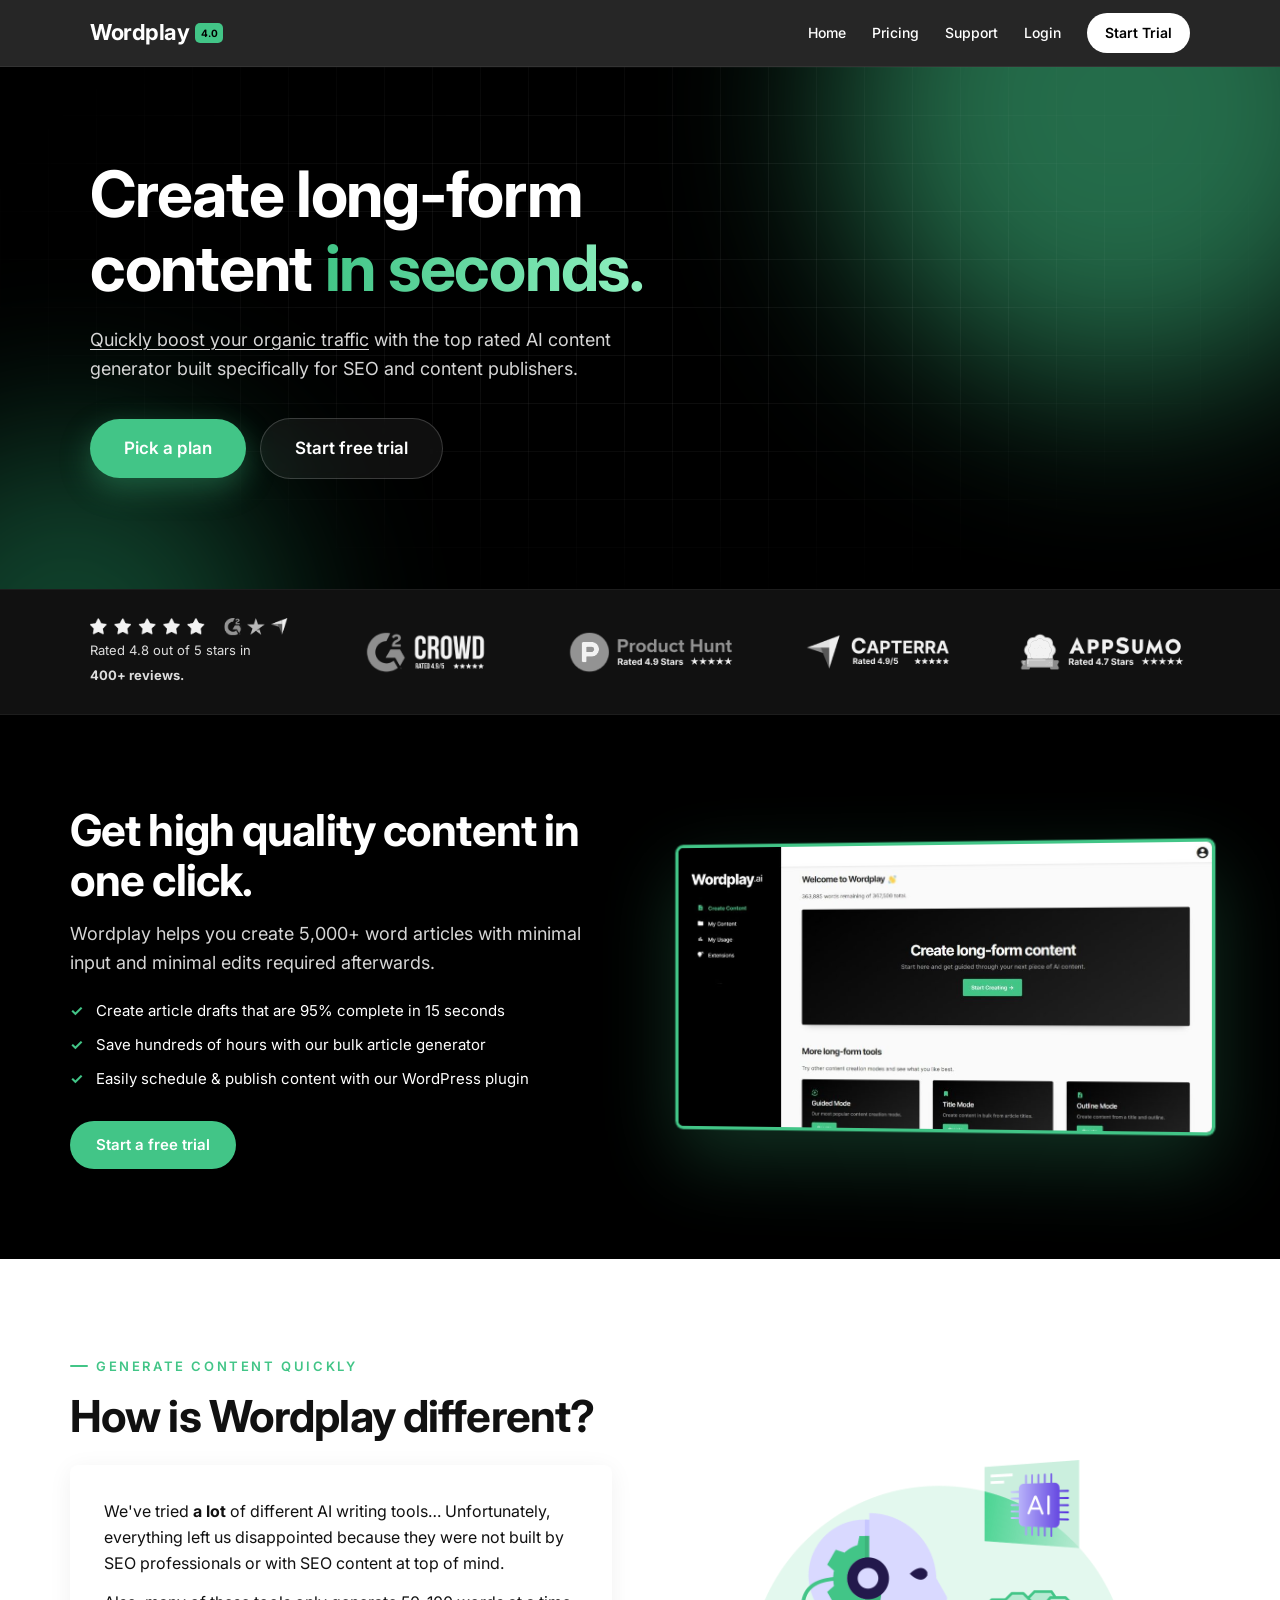
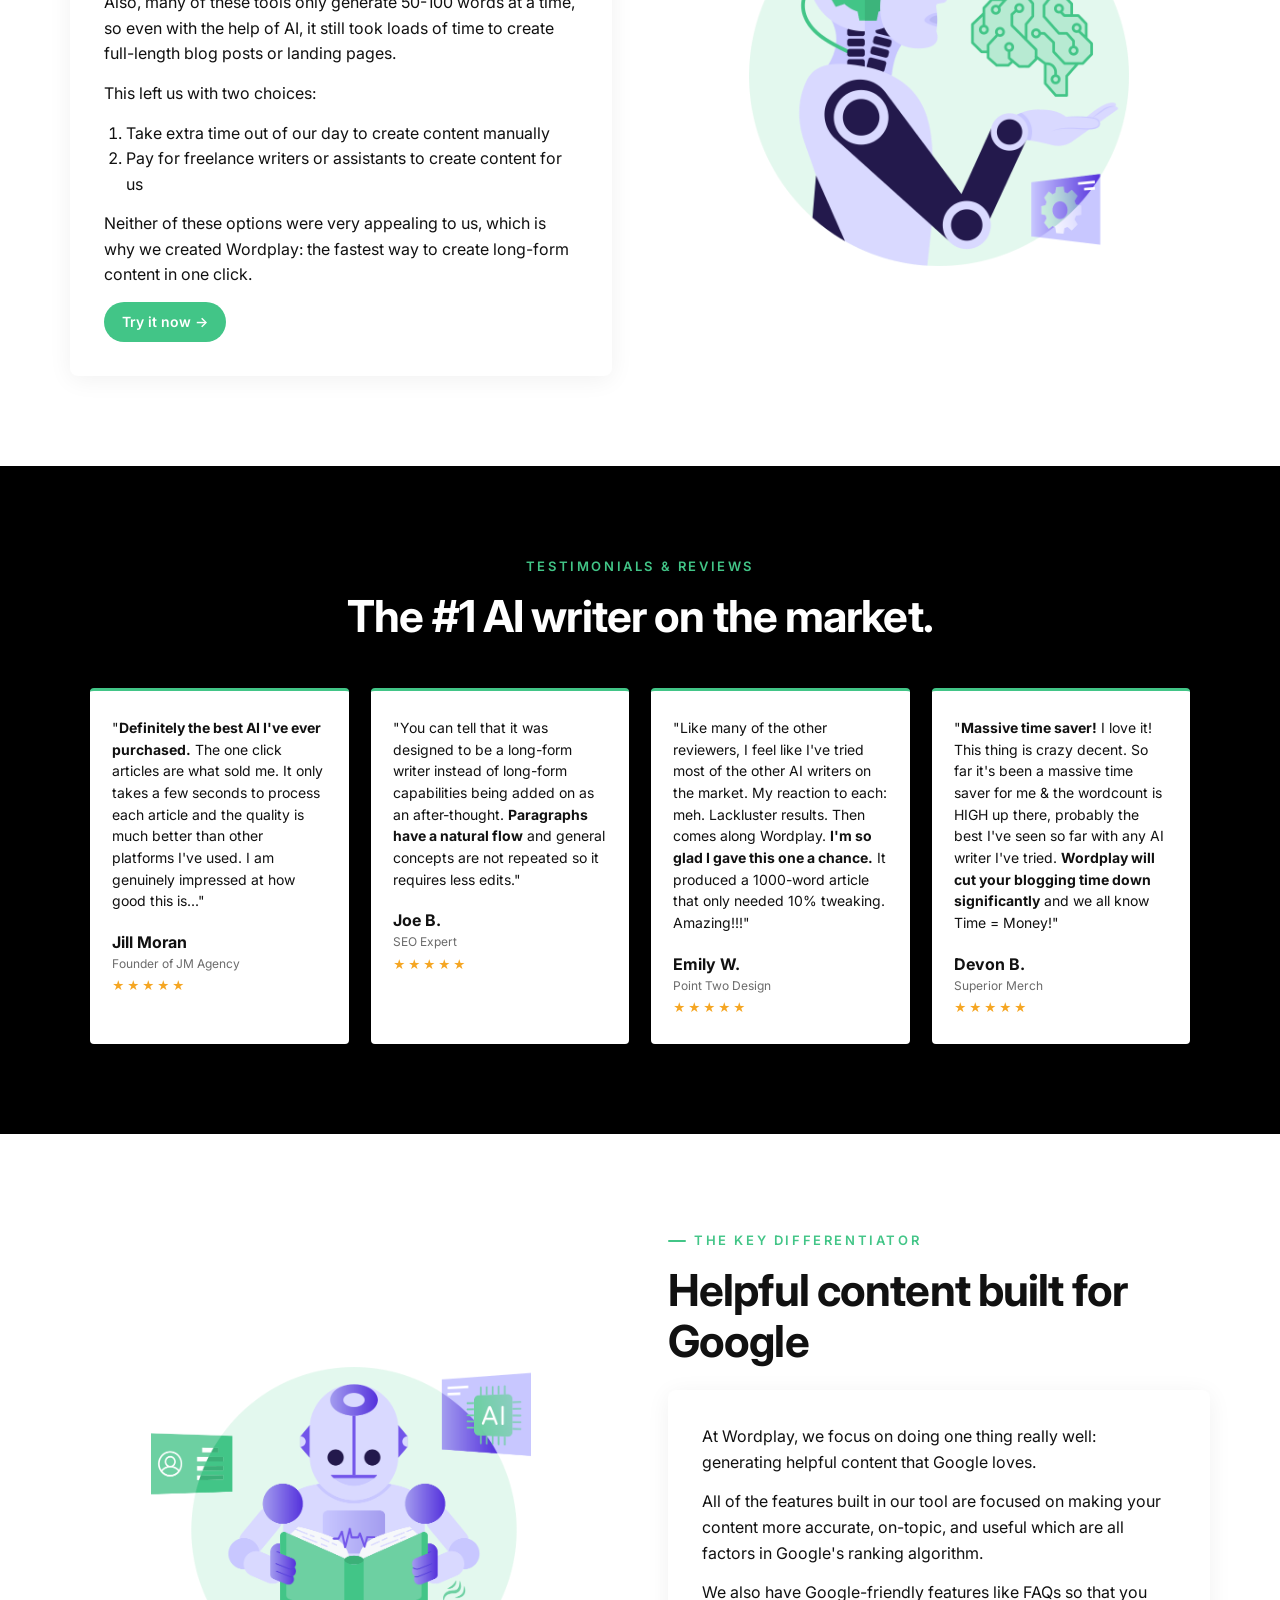
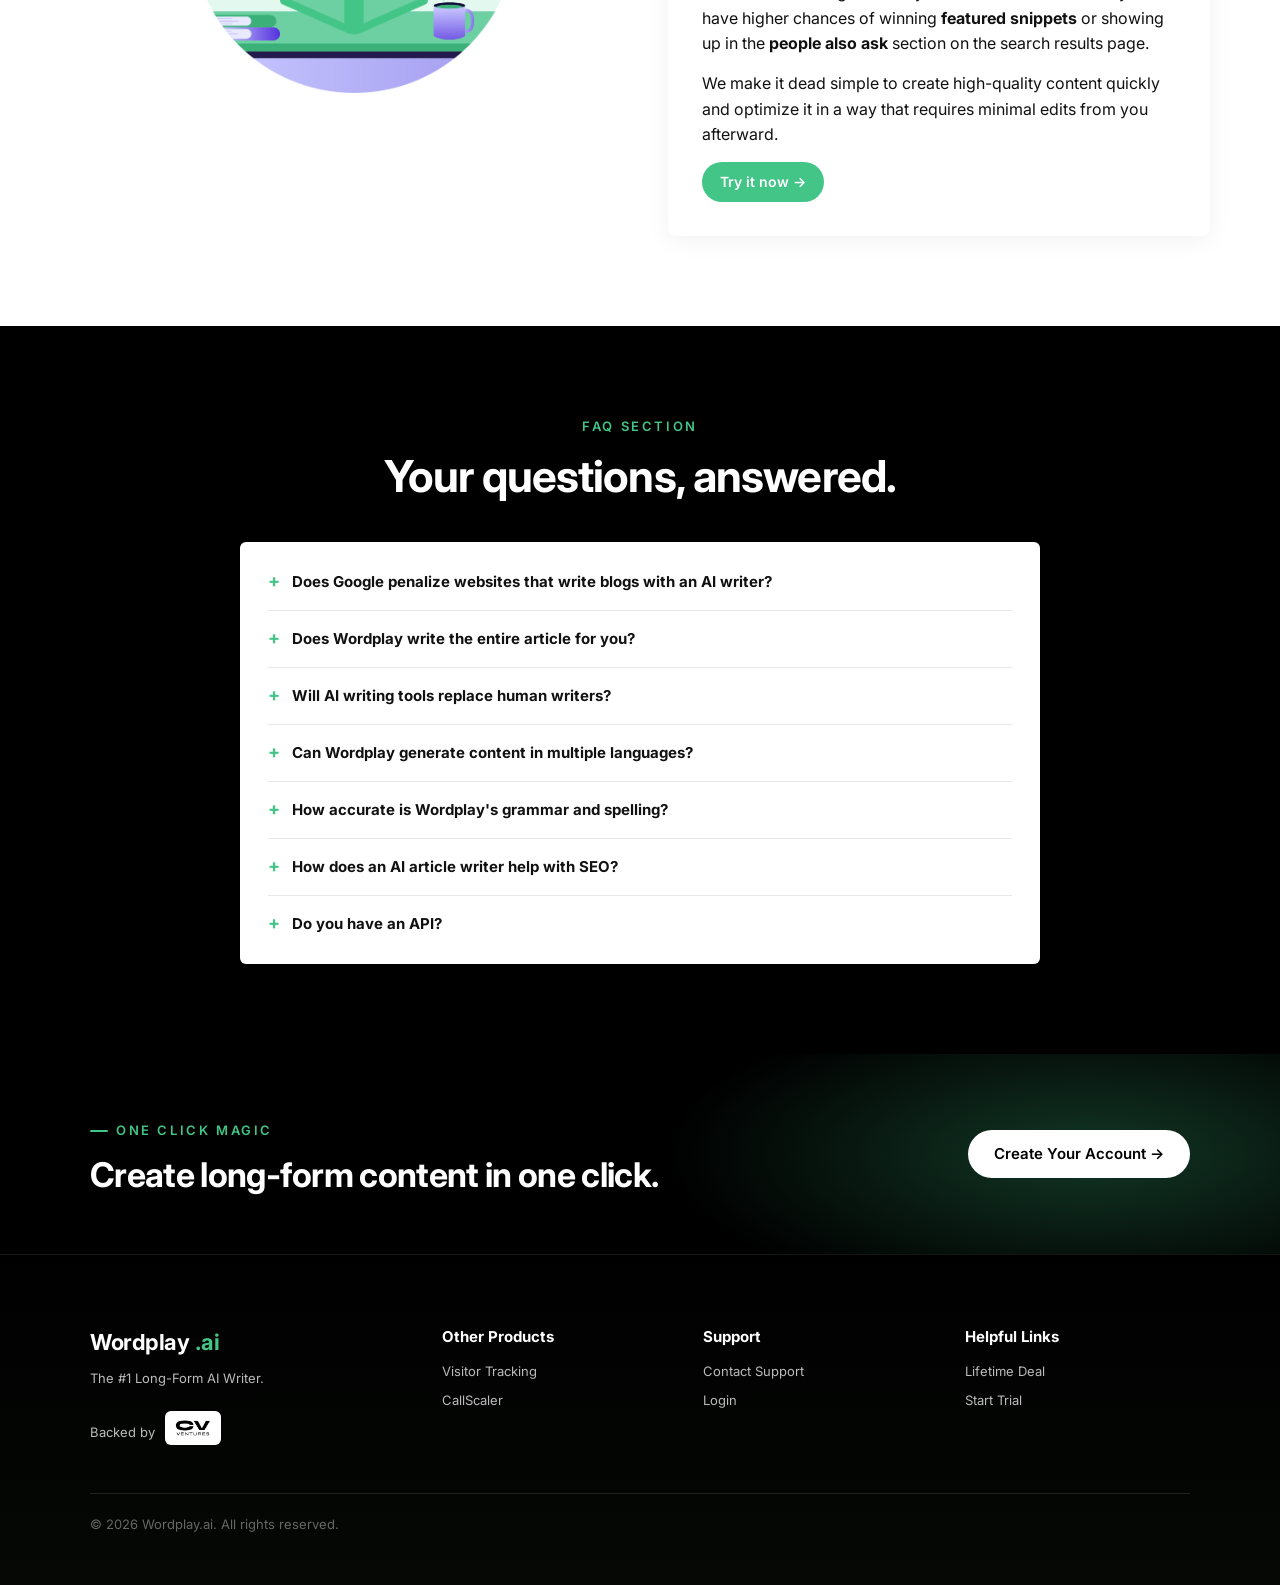
==== commit 4a5068e7: "Add /support page with captcha form, /upgrade redirect, 404 page Co-Authored-By: Claude Fable 5.1 <n" ====
--- a/index.html
+++ b/index.html
@@ -1,5 +1,5 @@
 <!doctype html><html lang="en"><head><meta charset="utf-8"><meta name="viewport" content="width=device-width,initial-scale=1"><link rel="icon" href="/img/favicon.png"><link rel="preconnect" href="https://fonts.googleapis.com"><link href="https://fonts.googleapis.com/css2?family=Inter:wght@400;500;600;700&display=swap" rel="stylesheet"><link rel="stylesheet" href="/style.css"><title>AI Article Writer & Bulk Article Generator - Wordplay.ai</title><meta name="description" content="Create 5,000+ word SEO articles in one click with Wordplay, the top rated AI content generator built for SEO and content publishers."></head><body>
-<header><div class="wrap"><a class="logo" href="/">Wordplay <span class="tag">4.0</span></a><button class="menu-btn" aria-label="Menu" onclick="document.querySelector(\x27nav\x27).classList.toggle(\x27open\x27)">☰</button><nav><a href="/">Home</a><a href="/pricing/">Pricing</a><a href="https://app.wordplay.ai/">Login</a><a class="btn white sm" href="https://app.wordplay.ai/">Start Trial</a></nav></div></header>
+<header><div class="wrap"><a class="logo" href="/">Wordplay <span class="tag">4.0</span></a><button class="menu-btn" aria-label="Menu" onclick="document.querySelector(\x27nav\x27).classList.toggle(\x27open\x27)">☰</button><nav><a href="/">Home</a><a href="/pricing/">Pricing</a><a href="/support/">Support</a><a href="https://app.wordplay.ai/">Login</a><a class="btn white sm" href="https://app.wordplay.ai/">Start Trial</a></nav></div></header>
 <section class="hero dark"><div class="glow g1"></div><div class="glow g2"></div><div class="grid-bg"></div><div class="wrap"><h1>Create long-form content <span class="grad">in seconds.</span></h1><p class="sub"><span class="u">Quickly boost your organic traffic</span> with the top rated AI content generator built specifically for SEO and content publishers.</p><a class="btn lg pulse" href="/pricing/">Pick a plan</a> <a class="btn lg ghost" href="https://app.wordplay.ai/">Start free trial</a></div></section>
 <section class="badges reveal"><div class="wrap"><div class="rating"><img src="/img/stars.png" alt="4.8 out of 5 stars">Rated 4.8 out of 5 stars in <b>400+ reviews.</b></div><img src="/img/g2-rating.png" alt="G2 rating"><img src="/img/producthunt.png" alt="Product Hunt"><img src="/img/capterra-review.png" alt="Capterra"><img src="/img/appsumo.png" alt="AppSumo"></div></section>
 <section class="reveal dark"><div class="wrap split"><div><h2>Get high quality content in one click.</h2><p class="sub" style="margin-top:14px">Wordplay helps you create 5,000+ word articles with minimal input and minimal edits required afterwards.</p><ul class="checks"><li>Create article drafts that are 95% complete in 15 seconds</li><li>Save hundreds of hours with our bulk article generator</li><li>Easily schedule & publish content with our WordPress plugin</li></ul><a class="btn" href="https://app.wordplay.ai/">Start a free trial</a></div><div class="shot"><img src="/img/screenshot.jpg" alt="Wordplay app screenshot"></div></div></section>
@@ -16,5 +16,5 @@
 <details><summary>Do you have an API?</summary><p>Yes. API access is available on Enterprise plans. See the <a class="u" href="/pricing/">pricing page</a> for details.</p></details>
 </div></div></section>
 <section class="reveal cta dark"><div class="wrap"><div><div class="eyebrow">One click magic</div><h2>Create long-form content in one click.</h2></div><a class="btn white" href="https://app.wordplay.ai/">Create Your Account →</a></div></section>
-<footer><div class="wrap"><div class="fgrid"><div><div class="logo" style="color:#fff">Wordplay<span style="color:var(--green)">.ai</span></div><p style="margin-top:8px">The #1 Long-Form AI Writer.</p><div class="backed"><span>Backed by</span><a href="https://cv.ventures" target="_blank" rel="noopener"><img src="/img/cv-ventures.png" alt="CV Ventures"></a></div></div><div><h4>Other Products</h4><a href="https://visitortracking.com" target="_blank" rel="noopener">Visitor Tracking</a><a href="https://callscaler.com" target="_blank" rel="noopener">CallScaler</a></div><div><h4>Support</h4><a href="https://app.wordplay.ai/">Login</a></div><div><h4>Helpful Links</h4><a href="/pricing/">Lifetime Deal</a><a href="https://app.wordplay.ai/">Start Trial</a></div></div><div class="copy">© <span id="y"></span> Wordplay.ai. All rights reserved.</div></div></footer><script>document.getElementById("y").textContent=new Date().getFullYear()</script>
+<footer><div class="wrap"><div class="fgrid"><div><div class="logo" style="color:#fff">Wordplay<span style="color:var(--green)">.ai</span></div><p style="margin-top:8px">The #1 Long-Form AI Writer.</p><div class="backed"><span>Backed by</span><a href="https://cv.ventures" target="_blank" rel="noopener"><img src="/img/cv-ventures.png" alt="CV Ventures"></a></div></div><div><h4>Other Products</h4><a href="https://visitortracking.com" target="_blank" rel="noopener">Visitor Tracking</a><a href="https://callscaler.com" target="_blank" rel="noopener">CallScaler</a></div><div><h4>Support</h4><a href="/support/">Contact Support</a><a href="https://app.wordplay.ai/">Login</a></div><div><h4>Helpful Links</h4><a href="/pricing/">Lifetime Deal</a><a href="https://app.wordplay.ai/">Start Trial</a></div></div><div class="copy">© <span id="y"></span> Wordplay.ai. All rights reserved.</div></div></footer><script>document.getElementById("y").textContent=new Date().getFullYear()</script>
 <script>const io=new IntersectionObserver(es=>es.forEach(e=>{if(e.isIntersecting){e.target.classList.add("in");io.unobserve(e.target)}}),{threshold:.08});document.querySelectorAll(".reveal").forEach(el=>io.observe(el));setTimeout(()=>document.querySelectorAll(".reveal").forEach(e=>e.classList.add("in")),2500);</script></body></html>
--- a/style.css
+++ b/style.css
@@ -213,3 +213,16 @@
 @media(prefers-reduced-motion:reduce){.glow,.grad,.hero *,.phero *{animation:none!important}.reveal{opacity:1;transform:none;transition:none}}
 .plan .price sup{color:#666;background:none;-webkit-text-fill-color:#666}
 .plan.rec .price sup{color:var(--green);-webkit-text-fill-color:var(--green)}
+
+/* support form */
+.sform{max-width:640px;margin:0 auto;background:#0d0d0d;border:1px solid #1f1f1f;border-radius:12px;padding:34px;box-shadow:0 30px 80px rgba(66,197,135,.12)}
+.sform label{display:block;font-size:13px;font-weight:600;color:#ccc;margin:0 0 6px}
+.sform input,.sform select,.sform textarea{width:100%;background:#161616;border:1px solid #2a2a2a;color:#fff;border-radius:8px;padding:12px 14px;font:15px/1.4 Inter,sans-serif;margin-bottom:18px;outline:0;transition:border .2s,box-shadow .2s}
+.sform input:focus,.sform select:focus,.sform textarea:focus{border-color:var(--green);box-shadow:0 0 0 3px rgba(66,197,135,.2)}
+.sform select{appearance:none;background-image:url("data:image/svg+xml,%3Csvg xmlns='http://www.w3.org/2000/svg' width='12' height='8' viewBox='0 0 12 8'%3E%3Cpath d='M1 1l5 5 5-5' fill='none' stroke='%2342c587' stroke-width='2'/%3E%3C/svg%3E");background-repeat:no-repeat;background-position:right 14px center}
+.sform select option{background:#161616}
+.sform textarea{resize:vertical}
+.sform .row2{display:grid;grid-template-columns:1fr 1fr;gap:16px}
+@media(max-width:520px){.sform .row2{grid-template-columns:1fr}.sform{padding:22px}}
+.sform .btn{width:100%;text-align:center;border:0}
+.thanks{display:none;text-align:center;color:#fff;font-size:18px;max-width:640px;margin:0 auto;background:#0d0d0d;border:1px solid var(--green);border-radius:12px;padding:30px}
